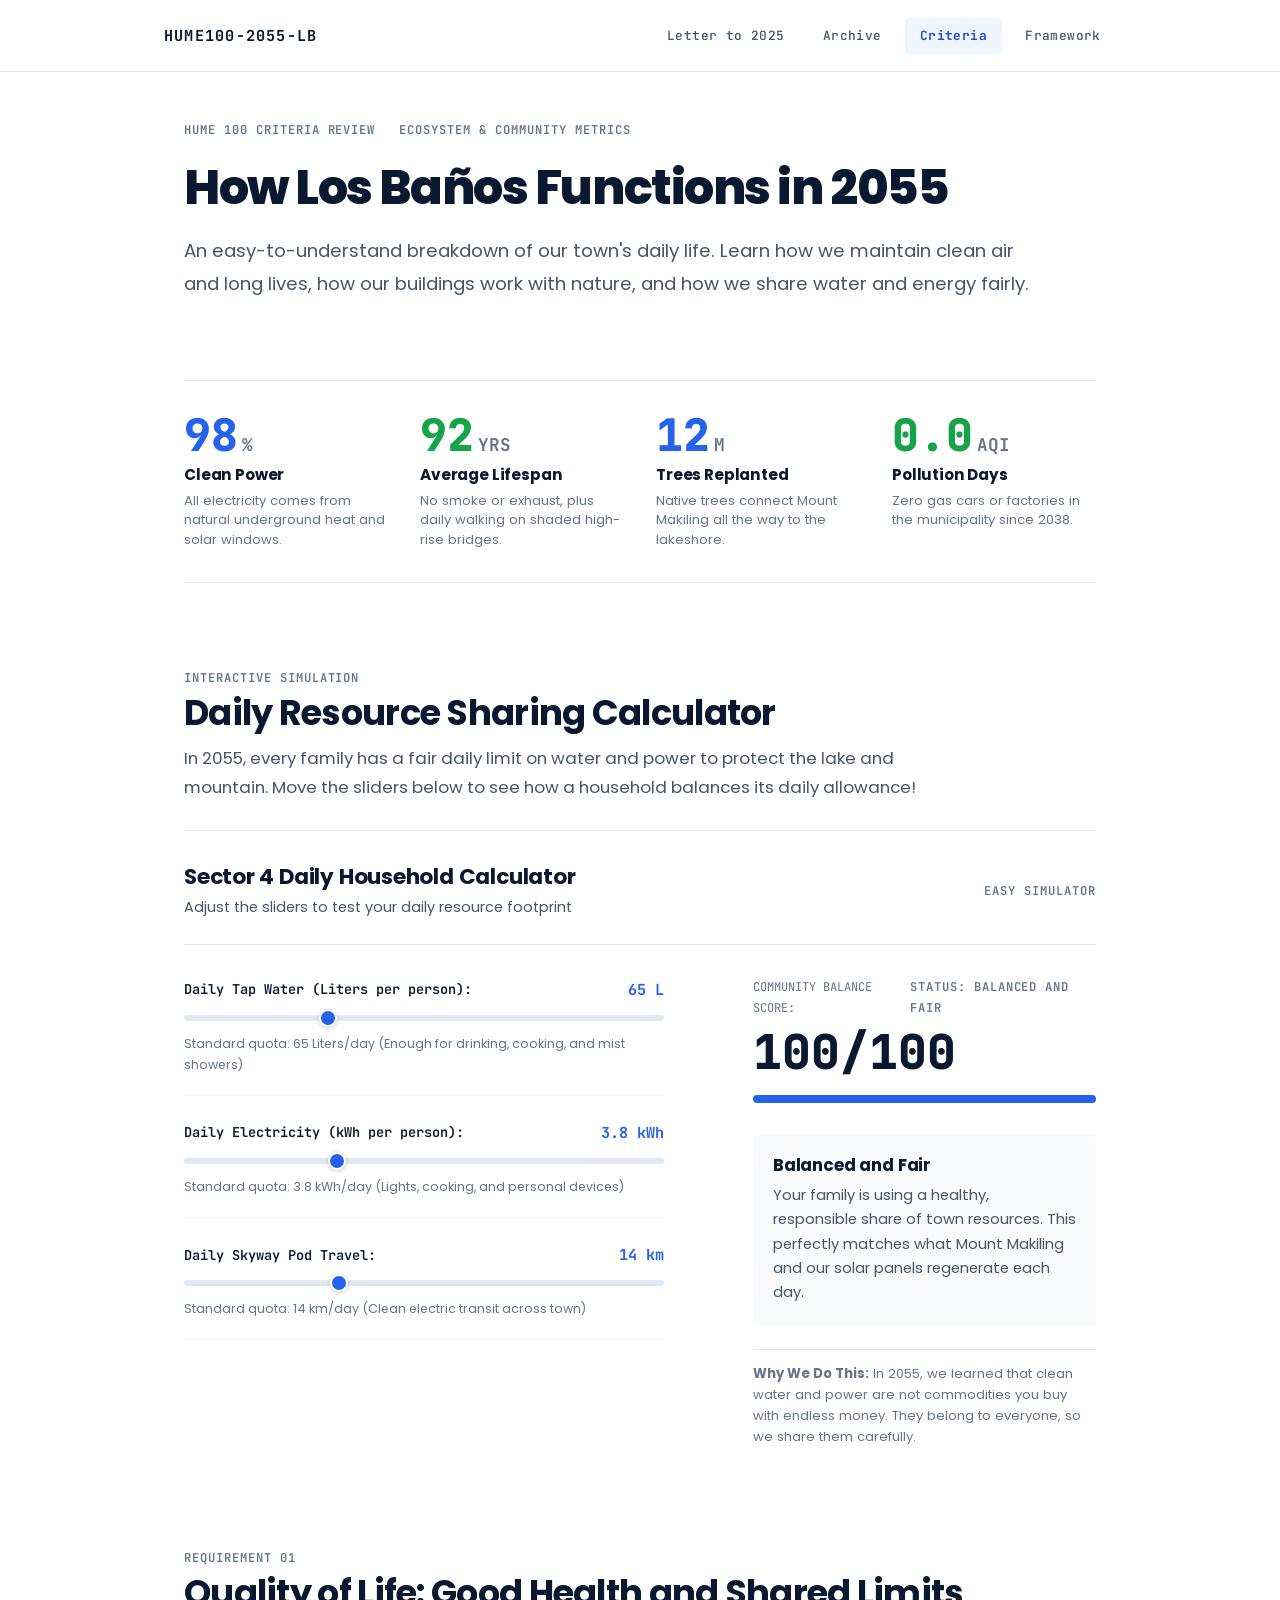
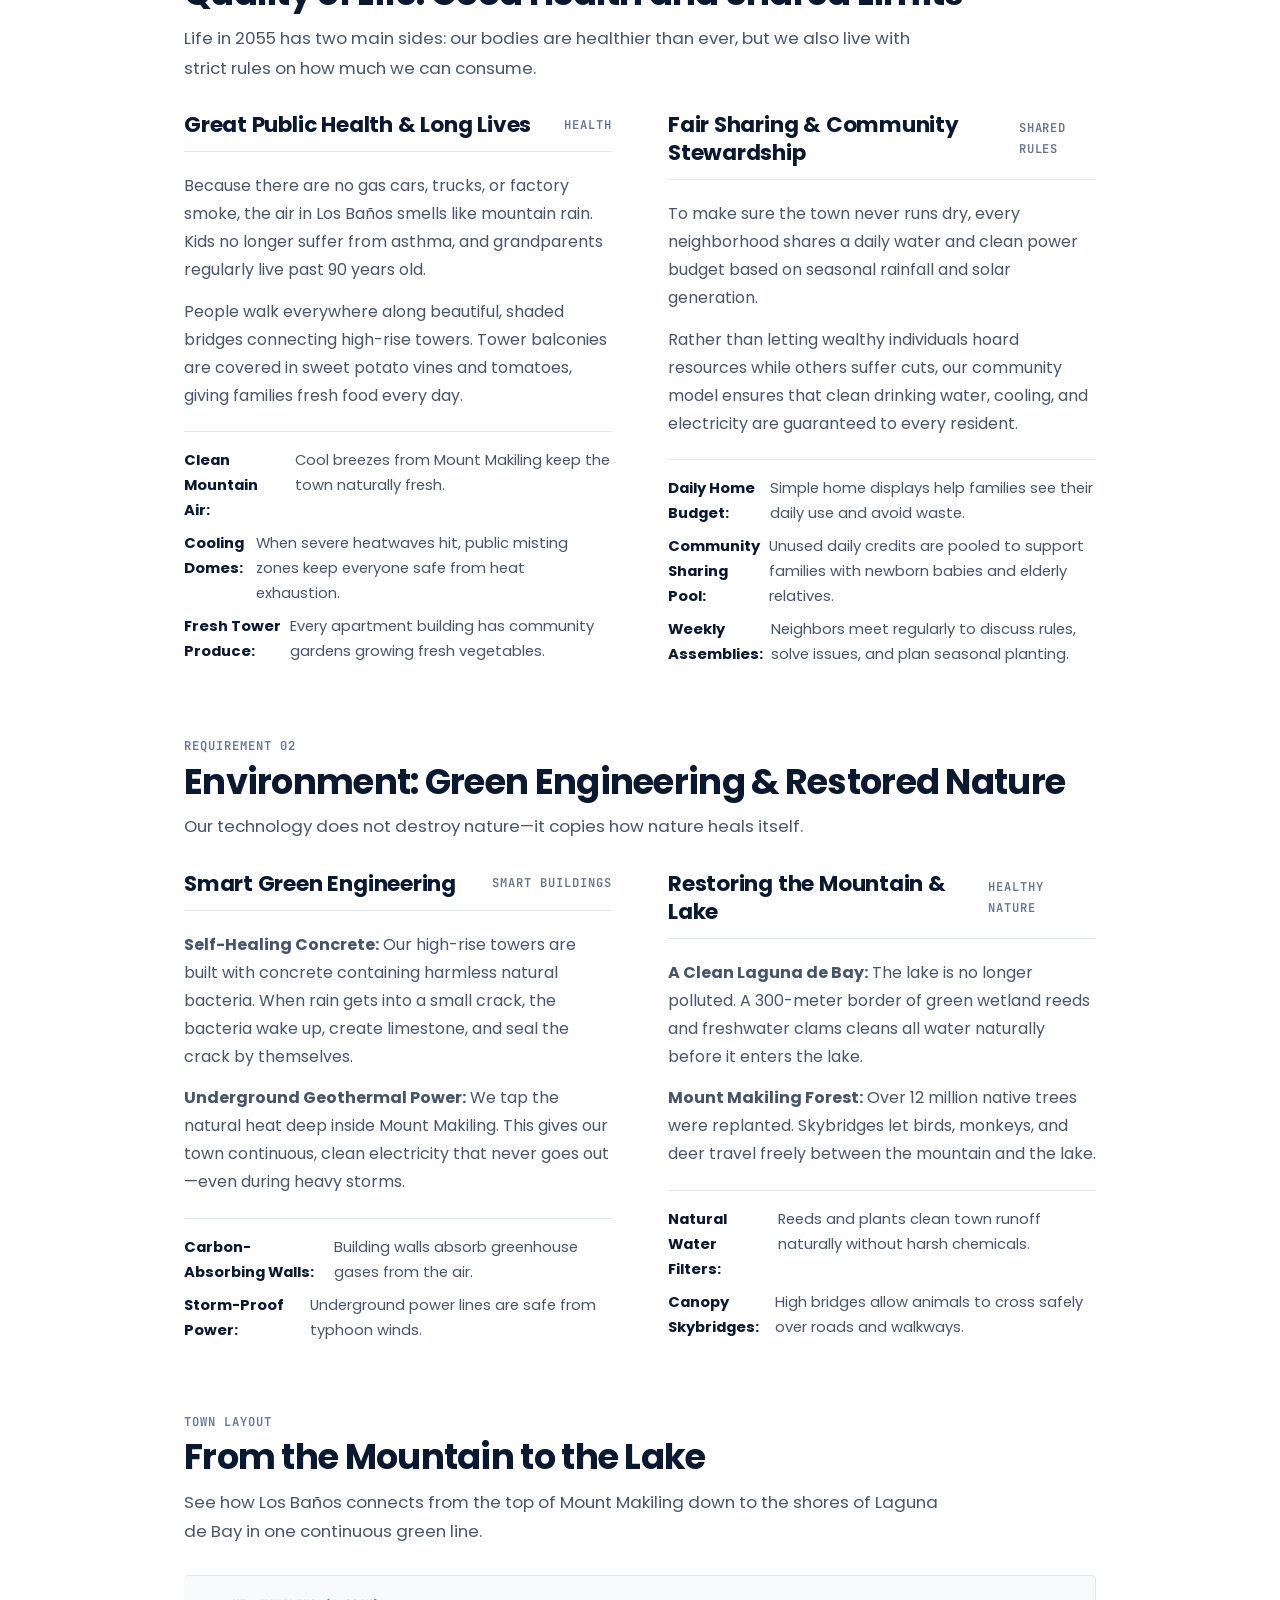
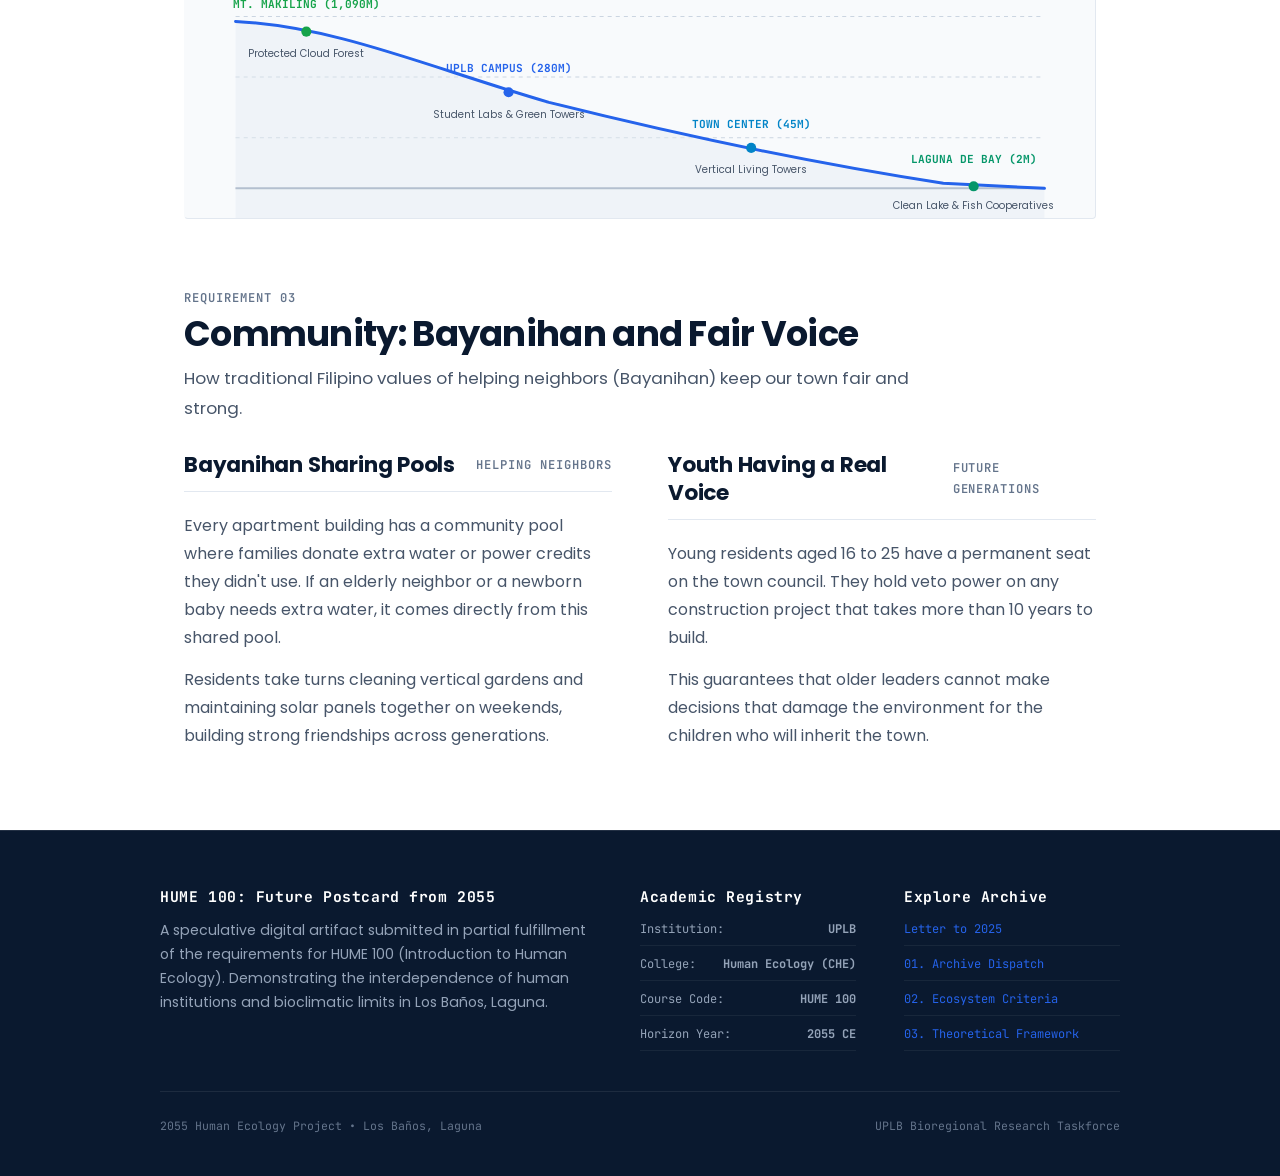
==== criteria.html @ 7311708c "feat: initial" ====
<!DOCTYPE html>
<html lang="en">
<head>
    <meta charset="UTF-8">
    <meta name="viewport" content="width=device-width, initial-scale=1.0">
    <title>Ecosystem Criteria Specifications | Postcard from 2055 — HUME 100</title>
    <meta name="description" content="Specifications of Los Baños 2055 — explaining quality of life, green technology, natural restoration, and daily resource sharing in clear terms.">
    <link rel="preconnect" href="https://fonts.googleapis.com">
    <link rel="preconnect" href="https://fonts.gstatic.com" crossorigin>
    <link href="https://fonts.googleapis.com/css2?family=Poppins:wght@300;400;500;600;700;800&family=JetBrains+Mono:wght@400;600;700&display=swap" rel="stylesheet">
    <link rel="stylesheet" href="css/main.css">
</head>
<body>
    <!-- Universal Header -->
    <header class="main-header">
        <div class="header-container">
            <a href="letter.html" class="header-brand">HUME100-2055-LB</a>

            <nav class="main-nav">
                <a href="letter.html" class="nav-link">Letter to 2025</a>
                <a href="index.html" class="nav-link">Archive</a>
                <a href="criteria.html" class="nav-link active">Criteria</a>
                <a href="framework.html" class="nav-link">Framework</a>
            </nav>
        </div>
    </header>

    <main class="main-content">
        <!-- Page Header -->
        <section class="criteria-header">
            <div class="hero-meta-row">
                <span class="badge">HUME 100 Criteria Review</span>
                <span class="badge">Ecosystem & Community Metrics</span>
            </div>

            <h1 class="criteria-title">
                How Los Baños Functions in 2055
            </h1>

            <p class="criteria-lead">
                An easy-to-understand breakdown of our town's daily life. Learn how we maintain clean air and long lives, how our buildings work with nature, and how we share water and energy fairly.
            </p>
        </section>

        <!-- 4 Key Numbers Banner -->
        <section class="stats-banner-card">
            <div class="stat-item">
                <div class="stat-val-row">
                    <span class="stat-number" data-count="98">98</span>
                    <span class="stat-unit">%</span>
                </div>
                <h4 class="stat-title">Clean Power</h4>
                <p class="stat-subtext">All electricity comes from natural underground heat and solar windows.</p>
            </div>

            <div class="stat-item">
                <div class="stat-val-row">
                    <span class="stat-number green" data-count="92">92</span>
                    <span class="stat-unit">YRS</span>
                </div>
                <h4 class="stat-title">Average Lifespan</h4>
                <p class="stat-subtext">No smoke or exhaust, plus daily walking on shaded high-rise bridges.</p>
            </div>

            <div class="stat-item">
                <div class="stat-val-row">
                    <span class="stat-number" data-count="12">12</span>
                    <span class="stat-unit">M</span>
                </div>
                <h4 class="stat-title">Trees Replanted</h4>
                <p class="stat-subtext">Native trees connect Mount Makiling all the way to the lakeshore.</p>
            </div>

            <div class="stat-item">
                <div class="stat-val-row">
                    <span class="stat-number green" data-count="0" data-display="0.0">0.0</span>
                    <span class="stat-unit">AQI</span>
                </div>
                <h4 class="stat-title">Pollution Days</h4>
                <p class="stat-subtext">Zero gas cars or factories in the municipality since 2038.</p>
            </div>
        </section>

        <!-- Interactive Household Bio-Quota Simulator -->
        <section class="simulator-section">
            <div class="section-header-block">
                <span class="section-tag">Interactive Simulation</span>
                <h2 class="section-main-title">Daily Resource Sharing Calculator</h2>
                <p class="section-description">
                    In 2055, every family has a fair daily limit on water and power to protect the lake and mountain. Move the sliders below to see how a household balances its daily allowance!
                </p>
            </div>

            <div class="simulator-card">
                <div class="simulator-header">
                    <div class="sim-title-group">
                        <h3>Sector 4 Daily Household Calculator</h3>
                        <p>Adjust the sliders to test your daily resource footprint</p>
                    </div>
                    <span class="badge">EASY SIMULATOR</span>
                </div>

                <div class="simulator-body-grid">
                    <!-- Controls -->
                    <div class="slider-group">
                        <!-- Water -->
                        <div class="slider-control-card">
                            <div class="slider-meta-row">
                                <span class="slider-label">Daily Tap Water (Liters per person):</span>
                                <span id="val-water" class="slider-value-pill">65 L</span>
                            </div>
                            <input type="range" id="slider-water" class="custom-range-input" min="30" max="150" step="5" value="65">
                            <span class="slider-sub-hint">Standard quota: 65 Liters/day (Enough for drinking, cooking, and mist showers)</span>
                        </div>

                        <!-- Power -->
                        <div class="slider-control-card">
                            <div class="slider-meta-row">
                                <span class="slider-label">Daily Electricity (kWh per person):</span>
                                <span id="val-power" class="slider-value-pill">3.8 kWh</span>
                            </div>
                            <input type="range" id="slider-power" class="custom-range-input" min="1.0" max="10.0" step="0.2" value="3.8">
                            <span class="slider-sub-hint">Standard quota: 3.8 kWh/day (Lights, cooking, and personal devices)</span>
                        </div>

                        <!-- Transit -->
                        <div class="slider-control-card">
                            <div class="slider-meta-row">
                                <span class="slider-label">Daily Skyway Pod Travel:</span>
                                <span id="val-transit" class="slider-value-pill">14 km</span>
                            </div>
                            <input type="range" id="slider-transit" class="custom-range-input" min="2" max="40" step="2" value="14">
                            <span class="slider-sub-hint">Standard quota: 14 km/day (Clean electric transit across town)</span>
                        </div>
                    </div>

                    <!-- Output Panel -->
                    <div class="simulator-results-panel">
                        <div class="score-main-block">
                            <div class="score-label-row">
                                <span>COMMUNITY BALANCE SCORE:</span>
                                <span id="quota-status-badge" class="badge">STATUS: BALANCED</span>
                            </div>
                            <div id="quota-score-display" class="score-large-number">85/100</div>
                            <div class="meter-track">
                                <div id="quota-meter-fill" class="meter-fill"></div>
                            </div>
                        </div>

                        <div class="status-callout-block">
                            <h4 id="quota-status-title">Fair and Balanced</h4>
                            <p id="quota-status-desc">
                                Your family is using exactly what nature can regenerate today. No penalties, and any extra water you save is shared with elderly neighbors in your building.
                            </p>
                        </div>

                        <div class="sim-ethical-footnote">
                            <strong>Why We Do This:</strong> In 2055, we learned that clean water and power are not commodities you buy with endless money. They belong to everyone, so we share them carefully.
                        </div>
                    </div>
                </div>
            </div>
        </section>

        <!-- Criterion 1: Quality of Life -->
        <section class="criterion-section">
            <div class="section-header-block">
                <span class="section-tag">Requirement 01</span>
                <h2 class="section-main-title">Quality of Life: Good Health and Shared Limits</h2>
                <p class="section-description">
                    Life in 2055 has two main sides: our bodies are healthier than ever, but we also live with strict rules on how much we can consume.
                </p>
            </div>

            <div class="criteria-card-grid">
                <!-- Thriving Public Health -->
                <div class="criterion-card">
                    <div class="criterion-card-header">
                        <h3>Great Public Health & Long Lives</h3>
                        <span class="badge">HEALTH</span>
                    </div>
                    <div class="criterion-content-body">
                        <p>
                            Because there are no gas cars, trucks, or factory smoke, the air in Los Baños smells like mountain rain. Kids no longer suffer from asthma, and grandparents regularly live past 90 years old.
                        </p>
                        <p>
                            People walk everywhere along beautiful, shaded bridges connecting high-rise towers. Tower balconies are covered in sweet potato vines and tomatoes, giving families fresh food every day.
                        </p>
                        <ul class="criterion-feature-list">
                            <li><strong>Clean Mountain Air:</strong> Cool breezes from Mount Makiling keep the town naturally fresh.</li>
                            <li><strong>Cooling Domes:</strong> When severe heatwaves hit, public misting zones keep everyone safe from heat exhaustion.</li>
                            <li><strong>Fresh Tower Produce:</strong> Every apartment building has community gardens growing fresh vegetables.</li>
                        </ul>
                    </div>
                </div>

                <!-- Community Resource Stewardship -->
                <div class="criterion-card green">
                    <div class="criterion-card-header">
                        <h3>Fair Sharing & Community Stewardship</h3>
                        <span class="badge">SHARED RULES</span>
                    </div>
                    <div class="criterion-content-body">
                        <p>
                            To make sure the town never runs dry, every neighborhood shares a daily water and clean power budget based on seasonal rainfall and solar generation.
                        </p>
                        <p>
                            Rather than letting wealthy individuals hoard resources while others suffer cuts, our community model ensures that clean drinking water, cooling, and electricity are guaranteed to every resident.
                        </p>
                        <ul class="criterion-feature-list">
                            <li><strong>Daily Home Budget:</strong> Simple home displays help families see their daily use and avoid waste.</li>
                            <li><strong>Community Sharing Pool:</strong> Unused daily credits are pooled to support families with newborn babies and elderly relatives.</li>
                            <li><strong>Weekly Assemblies:</strong> Neighbors meet regularly to discuss rules, solve issues, and plan seasonal planting.</li>
                        </ul>
                    </div>
                </div>
            </div>
        </section>

        <!-- Criterion 2: Natural vs Engineered -->
        <section class="criterion-section">
            <div class="section-header-block">
                <span class="section-tag">Requirement 02</span>
                <h2 class="section-main-title">Environment: Green Engineering & Restored Nature</h2>
                <p class="section-description">
                    Our technology does not destroy nature—it copies how nature heals itself.
                </p>
            </div>

            <div class="criteria-card-grid">
                <!-- Engineered Infrastructure -->
                <div class="criterion-card">
                    <div class="criterion-card-header">
                        <h3>Smart Green Engineering</h3>
                        <span class="badge">SMART BUILDINGS</span>
                    </div>
                    <div class="criterion-content-body">
                        <p>
                            <strong>Self-Healing Concrete:</strong> Our high-rise towers are built with concrete containing harmless natural bacteria. When rain gets into a small crack, the bacteria wake up, create limestone, and seal the crack by themselves.
                        </p>
                        <p>
                            <strong>Underground Geothermal Power:</strong> We tap the natural heat deep inside Mount Makiling. This gives our town continuous, clean electricity that never goes out—even during heavy storms.
                        </p>
                        <ul class="criterion-feature-list">
                            <li><strong>Carbon-Absorbing Walls:</strong> Building walls absorb greenhouse gases from the air.</li>
                            <li><strong>Storm-Proof Power:</strong> Underground power lines are safe from typhoon winds.</li>
                        </ul>
                    </div>
                </div>

                <!-- Natural Ecosystem Restoration -->
                <div class="criterion-card green">
                    <div class="criterion-card-header">
                        <h3>Restoring the Mountain & Lake</h3>
                        <span class="badge">HEALTHY NATURE</span>
                    </div>
                    <div class="criterion-content-body">
                        <p>
                            <strong>A Clean Laguna de Bay:</strong> The lake is no longer polluted. A 300-meter border of green wetland reeds and freshwater clams cleans all water naturally before it enters the lake.
                        </p>
                        <p>
                            <strong>Mount Makiling Forest:</strong> Over 12 million native trees were replanted. Skybridges let birds, monkeys, and deer travel freely between the mountain and the lake.
                        </p>
                        <ul class="criterion-feature-list">
                            <li><strong>Natural Water Filters:</strong> Reeds and plants clean town runoff naturally without harsh chemicals.</li>
                            <li><strong>Canopy Skybridges:</strong> High bridges allow animals to cross safely over roads and walkways.</li>
                        </ul>
                    </div>
                </div>
            </div>
        </section>

        <!-- Simple Elevation Profile Diagram -->
        <section class="elevation-section">
            <div class="section-header-block">
                <span class="section-tag">Town Layout</span>
                <h2 class="section-main-title">From the Mountain to the Lake</h2>
                <p class="section-description">
                    See how Los Baños connects from the top of Mount Makiling down to the shores of Laguna de Bay in one continuous green line.
                </p>
            </div>

            <div class="elevation-profile-card">
                <svg class="elevation-diagram-svg" viewBox="0 0 900 240" fill="none" xmlns="http://www.w3.org/2000/svg">
                    <line x1="50" y1="40" x2="850" y2="40" stroke="#cbd5e1" stroke-dasharray="4 4"/>
                    <line x1="50" y1="100" x2="850" y2="100" stroke="#cbd5e1" stroke-dasharray="4 4"/>
                    <line x1="50" y1="160" x2="850" y2="160" stroke="#cbd5e1" stroke-dasharray="4 4"/>
                    <line x1="50" y1="210" x2="850" y2="210" stroke="#94a3b8" stroke-width="2"/>

                    <path d="M50 45 C150 50, 240 90, 360 125 C480 155, 620 185, 750 205 L850 210 L850 240 L50 240 Z" fill="#e2e8f0" opacity="0.4"/>
                    <path d="M50 45 C150 50, 240 90, 360 125 C480 155, 620 185, 750 205 L850 210" stroke="#2563eb" stroke-width="3" stroke-linecap="round"/>

                    <circle cx="120" cy="55" r="5" fill="#16a34a"/>
                    <text x="120" y="32" fill="#16a34a" font-family="JetBrains Mono" font-size="11" font-weight="700" text-anchor="middle">MT. MAKILING (1,090M)</text>
                    <text x="120" y="80" fill="#475569" font-family="Poppins" font-size="10" text-anchor="middle">Protected Cloud Forest</text>

                    <circle cx="320" cy="115" r="5" fill="#2563eb"/>
                    <text x="320" y="95" fill="#2563eb" font-family="JetBrains Mono" font-size="11" font-weight="700" text-anchor="middle">UPLB CAMPUS (280M)</text>
                    <text x="320" y="140" fill="#475569" font-family="Poppins" font-size="10" text-anchor="middle">Student Labs & Green Towers</text>

                    <circle cx="560" cy="170" r="5" fill="#0284c7"/>
                    <text x="560" y="150" fill="#0284c7" font-family="JetBrains Mono" font-size="11" font-weight="700" text-anchor="middle">TOWN CENTER (45M)</text>
                    <text x="560" y="195" fill="#475569" font-family="Poppins" font-size="10" text-anchor="middle">Vertical Living Towers</text>

                    <circle cx="780" cy="208" r="5" fill="#059669"/>
                    <text x="780" y="185" fill="#059669" font-family="JetBrains Mono" font-size="11" font-weight="700" text-anchor="middle">LAGUNA DE BAY (2M)</text>
                    <text x="780" y="230" fill="#475569" font-family="Poppins" font-size="10" text-anchor="middle">Clean Lake & Fish Cooperatives</text>
                </svg>
            </div>
        </section>

        <!-- Criterion 3: Community & Bayanihan -->
        <section class="criterion-section">
            <div class="section-header-block">
                <span class="section-tag">Requirement 03</span>
                <h2 class="section-main-title">Community: Bayanihan and Fair Voice</h2>
                <p class="section-description">
                    How traditional Filipino values of helping neighbors (Bayanihan) keep our town fair and strong.
                </p>
            </div>

            <div class="criteria-card-grid">
                <div class="criterion-card">
                    <div class="criterion-card-header">
                        <h3>Bayanihan Sharing Pools</h3>
                        <span class="badge">HELPING NEIGHBORS</span>
                    </div>
                    <div class="criterion-content-body">
                        <p>
                            Every apartment building has a community pool where families donate extra water or power credits they didn't use. If an elderly neighbor or a newborn baby needs extra water, it comes directly from this shared pool.
                        </p>
                        <p>
                            Residents take turns cleaning vertical gardens and maintaining solar panels together on weekends, building strong friendships across generations.
                        </p>
                    </div>
                </div>

                <div class="criterion-card green">
                    <div class="criterion-card-header">
                        <h3>Youth Having a Real Voice</h3>
                        <span class="badge">FUTURE GENERATIONS</span>
                    </div>
                    <div class="criterion-content-body">
                        <p>
                            Young residents aged 16 to 25 have a permanent seat on the town council. They hold veto power on any construction project that takes more than 10 years to build.
                        </p>
                        <p>
                            This guarantees that older leaders cannot make decisions that damage the environment for the children who will inherit the town.
                        </p>
                    </div>
                </div>
            </div>
        </section>
    </main>

    <!-- Academic Footer -->
    <footer class="main-footer">
        <div class="footer-container">
            <div class="footer-col">
                <h4>HUME 100: Future Postcard from 2055</h4>
                <p>
                    A speculative digital artifact submitted in partial fulfillment of the requirements for HUME 100 (Introduction to Human Ecology). Demonstrating the interdependence of human institutions and bioclimatic limits in Los Baños, Laguna.
                </p>
            </div>
            <div class="footer-col">
                <h4>Academic Registry</h4>
                <ul class="footer-meta-list">
                    <li><span>Institution:</span> <strong>UPLB</strong></li>
                    <li><span>College:</span> <strong>Human Ecology (CHE)</strong></li>
                    <li><span>Course Code:</span> <strong>HUME 100</strong></li>
                    <li><span>Horizon Year:</span> <strong>2055 CE</strong></li>
                </ul>
            </div>
            <div class="footer-col">
                <h4>Explore Archive</h4>
                <ul class="footer-meta-list">
                    <li><a href="letter.html">Letter to 2025</a></li>
                    <li><a href="index.html">01. Archive Dispatch</a></li>
                    <li><a href="criteria.html">02. Ecosystem Criteria</a></li>
                    <li><a href="framework.html">03. Theoretical Framework</a></li>
                </ul>
            </div>
        </div>

        <div class="footer-bottom-bar">
            <span>2055 Human Ecology Project • Los Baños, Laguna</span>
            <span>UPLB Bioregional Research Taskforce</span>
        </div>
    </footer>

    <!-- Standalone Non-Module JS Script (Works on file:/// URLs) -->
    <script src="js/app.js"></script>
</body>
</html>
---- css/main.css ----
@import "variables.css";
@import "base.css";
@import "animations.css";
@import "layout.css";
@import "postcard.css";
@import "criteria.css";
@import "thesis.css";
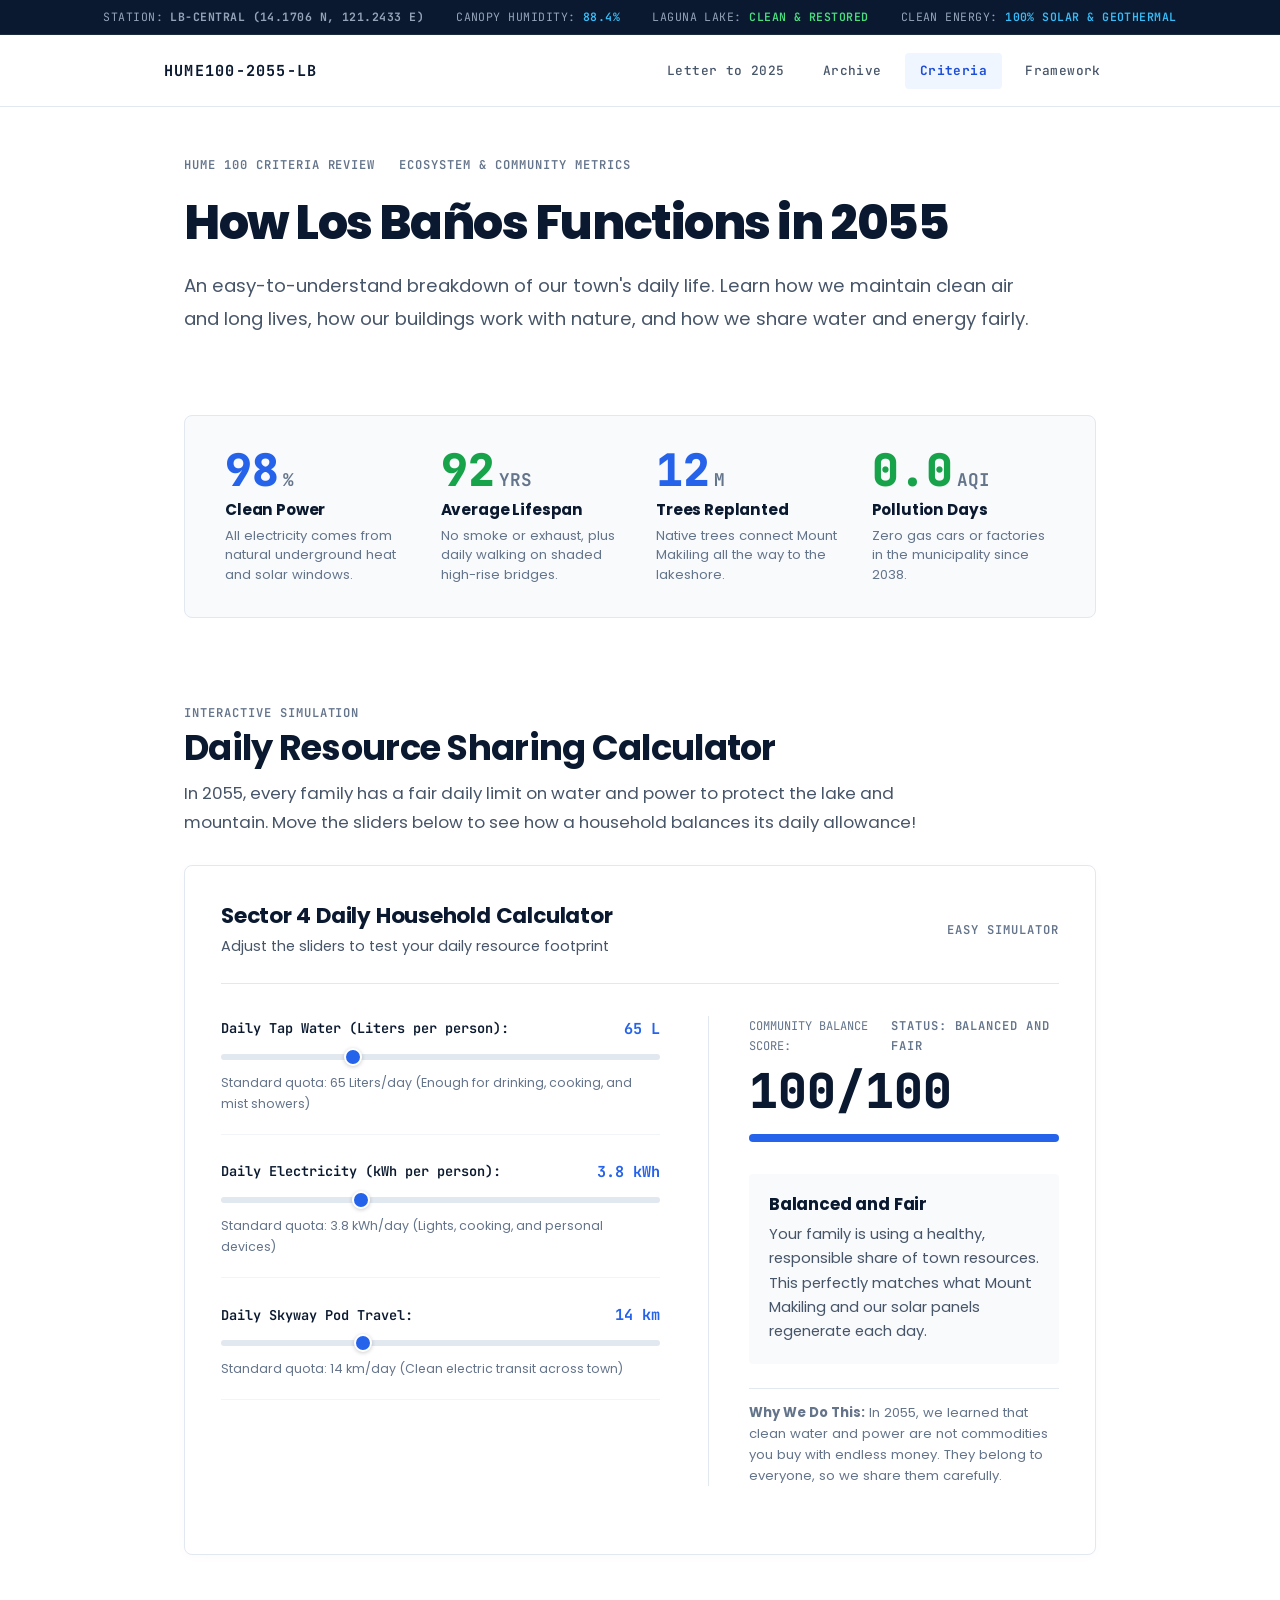
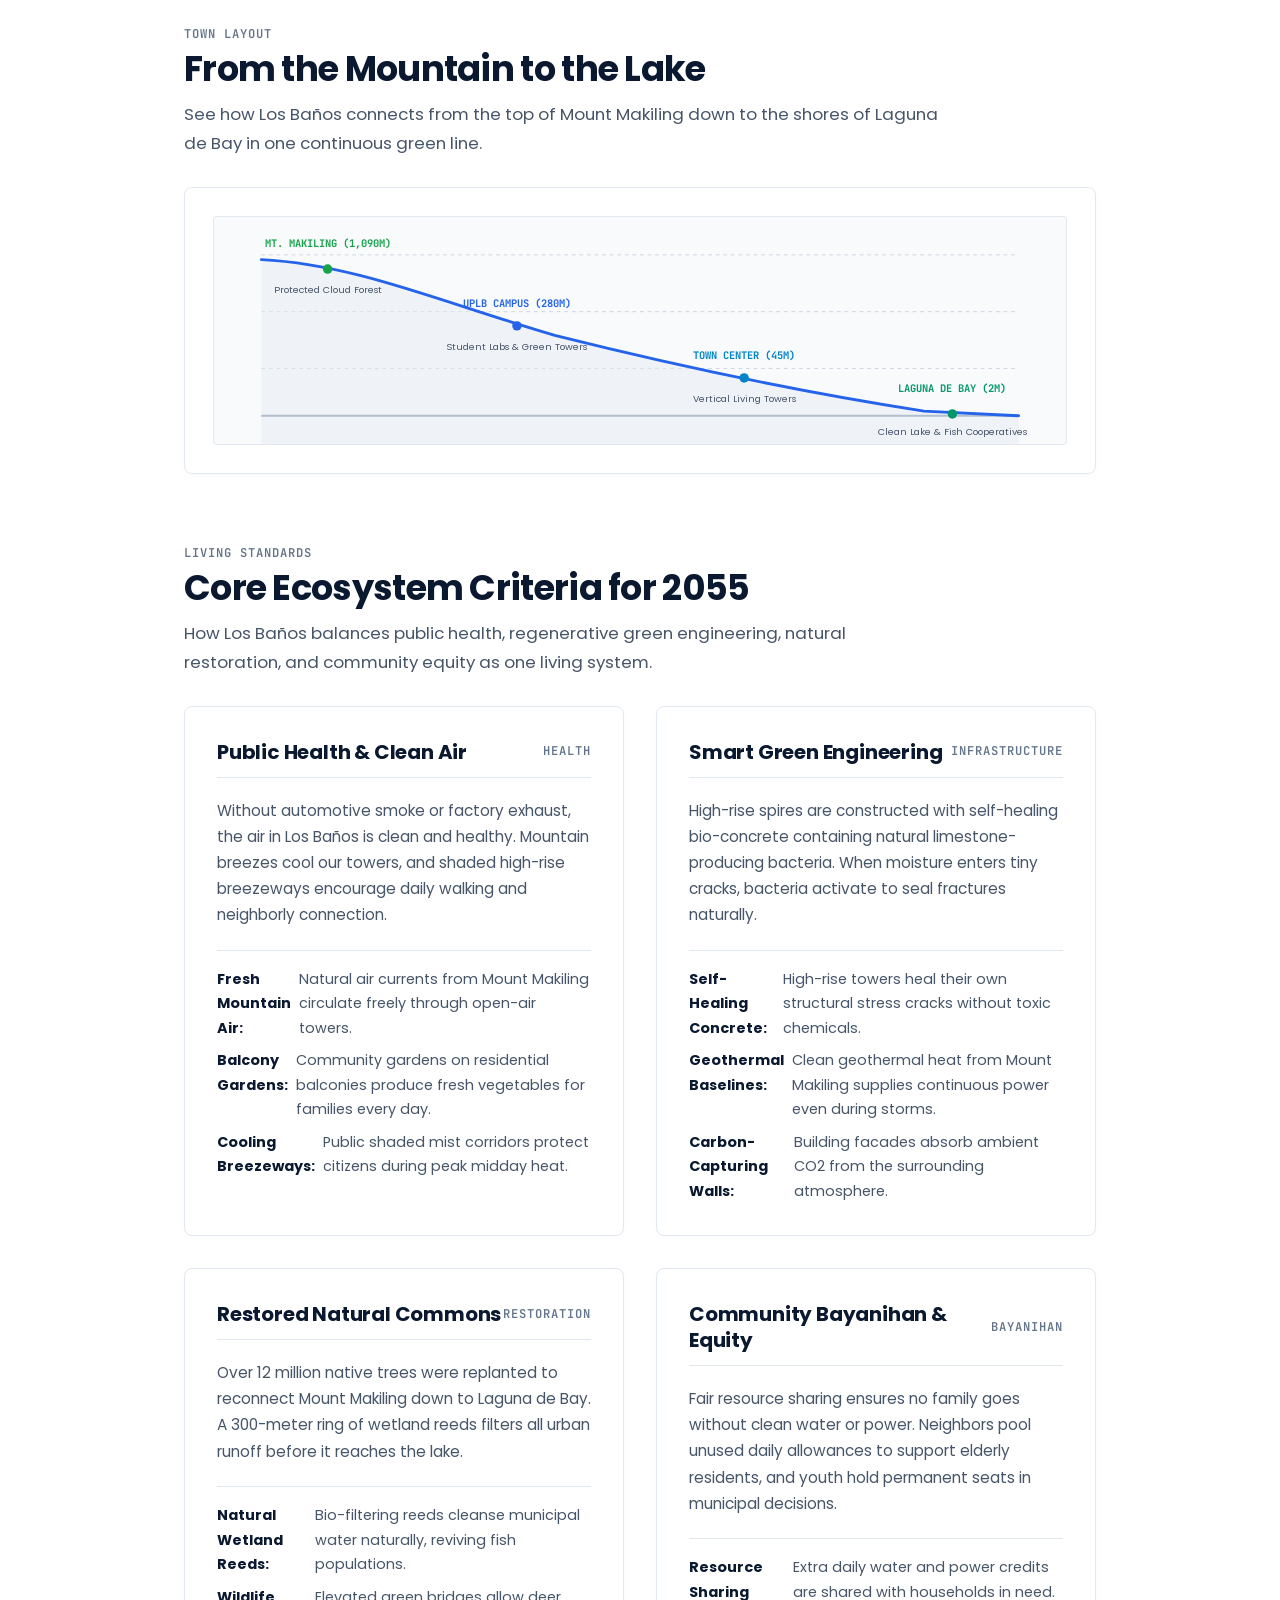
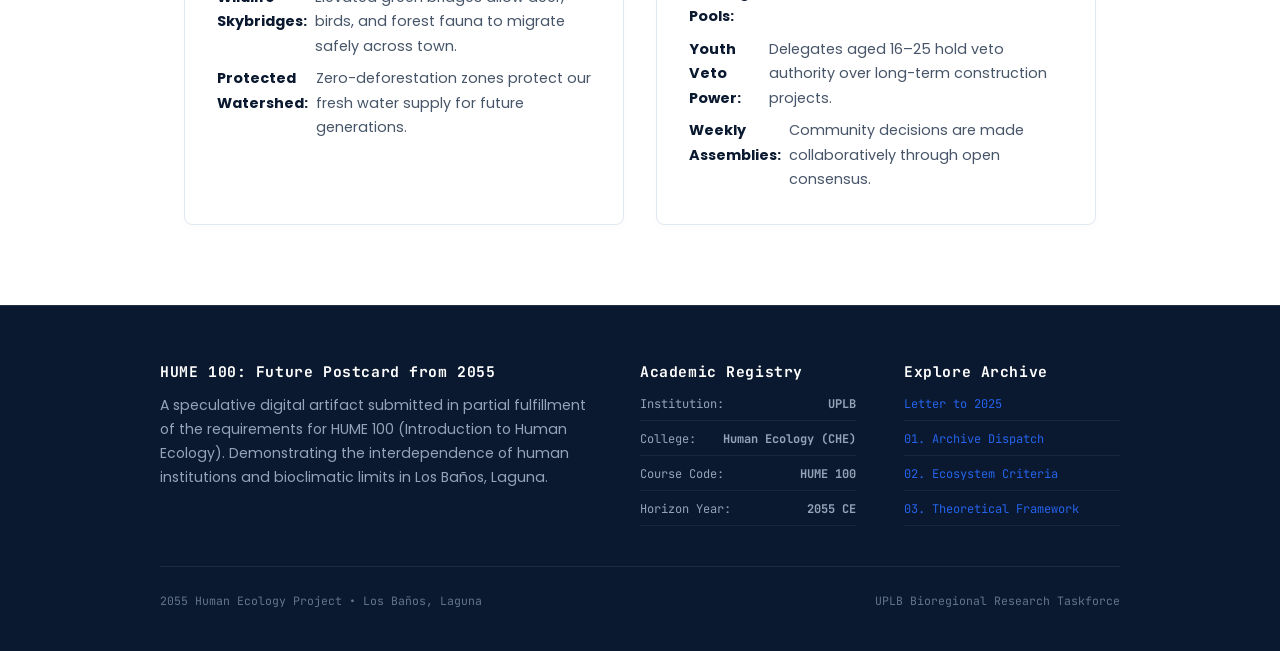
==== commit 1554293e: "feat: design changes" ====
--- a/criteria.html
+++ b/criteria.html
@@ -11,6 +11,22 @@
     <link rel="stylesheet" href="css/main.css">
 </head>
 <body>
+    <!-- Real-Time Telemetry Bar -->
+    <div class="telemetry-ticker">
+        <div class="ticker-item">
+            <span>STATION: <strong>LB-CENTRAL (14.1706 N, 121.2433 E)</strong></span>
+        </div>
+        <div class="ticker-item">
+            <span>CANOPY HUMIDITY: <strong class="ticker-val">88.4%</strong></span>
+        </div>
+        <div class="ticker-item">
+            <span>LAGUNA LAKE: <strong class="ticker-val green">CLEAN & RESTORED</strong></span>
+        </div>
+        <div class="ticker-item">
+            <span>CLEAN ENERGY: <strong class="ticker-val">100% SOLAR & GEOTHERMAL</strong></span>
+        </div>
+    </div>
+
     <!-- Universal Header -->
     <header class="main-header">
         <div class="header-container">
@@ -162,114 +178,6 @@
             </div>
         </section>
 
-        <!-- Criterion 1: Quality of Life -->
-        <section class="criterion-section">
-            <div class="section-header-block">
-                <span class="section-tag">Requirement 01</span>
-                <h2 class="section-main-title">Quality of Life: Good Health and Shared Limits</h2>
-                <p class="section-description">
-                    Life in 2055 has two main sides: our bodies are healthier than ever, but we also live with strict rules on how much we can consume.
-                </p>
-            </div>
-
-            <div class="criteria-card-grid">
-                <!-- Thriving Public Health -->
-                <div class="criterion-card">
-                    <div class="criterion-card-header">
-                        <h3>Great Public Health & Long Lives</h3>
-                        <span class="badge">HEALTH</span>
-                    </div>
-                    <div class="criterion-content-body">
-                        <p>
-                            Because there are no gas cars, trucks, or factory smoke, the air in Los Baños smells like mountain rain. Kids no longer suffer from asthma, and grandparents regularly live past 90 years old.
-                        </p>
-                        <p>
-                            People walk everywhere along beautiful, shaded bridges connecting high-rise towers. Tower balconies are covered in sweet potato vines and tomatoes, giving families fresh food every day.
-                        </p>
-                        <ul class="criterion-feature-list">
-                            <li><strong>Clean Mountain Air:</strong> Cool breezes from Mount Makiling keep the town naturally fresh.</li>
-                            <li><strong>Cooling Domes:</strong> When severe heatwaves hit, public misting zones keep everyone safe from heat exhaustion.</li>
-                            <li><strong>Fresh Tower Produce:</strong> Every apartment building has community gardens growing fresh vegetables.</li>
-                        </ul>
-                    </div>
-                </div>
-
-                <!-- Community Resource Stewardship -->
-                <div class="criterion-card green">
-                    <div class="criterion-card-header">
-                        <h3>Fair Sharing & Community Stewardship</h3>
-                        <span class="badge">SHARED RULES</span>
-                    </div>
-                    <div class="criterion-content-body">
-                        <p>
-                            To make sure the town never runs dry, every neighborhood shares a daily water and clean power budget based on seasonal rainfall and solar generation.
-                        </p>
-                        <p>
-                            Rather than letting wealthy individuals hoard resources while others suffer cuts, our community model ensures that clean drinking water, cooling, and electricity are guaranteed to every resident.
-                        </p>
-                        <ul class="criterion-feature-list">
-                            <li><strong>Daily Home Budget:</strong> Simple home displays help families see their daily use and avoid waste.</li>
-                            <li><strong>Community Sharing Pool:</strong> Unused daily credits are pooled to support families with newborn babies and elderly relatives.</li>
-                            <li><strong>Weekly Assemblies:</strong> Neighbors meet regularly to discuss rules, solve issues, and plan seasonal planting.</li>
-                        </ul>
-                    </div>
-                </div>
-            </div>
-        </section>
-
-        <!-- Criterion 2: Natural vs Engineered -->
-        <section class="criterion-section">
-            <div class="section-header-block">
-                <span class="section-tag">Requirement 02</span>
-                <h2 class="section-main-title">Environment: Green Engineering & Restored Nature</h2>
-                <p class="section-description">
-                    Our technology does not destroy nature—it copies how nature heals itself.
-                </p>
-            </div>
-
-            <div class="criteria-card-grid">
-                <!-- Engineered Infrastructure -->
-                <div class="criterion-card">
-                    <div class="criterion-card-header">
-                        <h3>Smart Green Engineering</h3>
-                        <span class="badge">SMART BUILDINGS</span>
-                    </div>
-                    <div class="criterion-content-body">
-                        <p>
-                            <strong>Self-Healing Concrete:</strong> Our high-rise towers are built with concrete containing harmless natural bacteria. When rain gets into a small crack, the bacteria wake up, create limestone, and seal the crack by themselves.
-                        </p>
-                        <p>
-                            <strong>Underground Geothermal Power:</strong> We tap the natural heat deep inside Mount Makiling. This gives our town continuous, clean electricity that never goes out—even during heavy storms.
-                        </p>
-                        <ul class="criterion-feature-list">
-                            <li><strong>Carbon-Absorbing Walls:</strong> Building walls absorb greenhouse gases from the air.</li>
-                            <li><strong>Storm-Proof Power:</strong> Underground power lines are safe from typhoon winds.</li>
-                        </ul>
-                    </div>
-                </div>
-
-                <!-- Natural Ecosystem Restoration -->
-                <div class="criterion-card green">
-                    <div class="criterion-card-header">
-                        <h3>Restoring the Mountain & Lake</h3>
-                        <span class="badge">HEALTHY NATURE</span>
-                    </div>
-                    <div class="criterion-content-body">
-                        <p>
-                            <strong>A Clean Laguna de Bay:</strong> The lake is no longer polluted. A 300-meter border of green wetland reeds and freshwater clams cleans all water naturally before it enters the lake.
-                        </p>
-                        <p>
-                            <strong>Mount Makiling Forest:</strong> Over 12 million native trees were replanted. Skybridges let birds, monkeys, and deer travel freely between the mountain and the lake.
-                        </p>
-                        <ul class="criterion-feature-list">
-                            <li><strong>Natural Water Filters:</strong> Reeds and plants clean town runoff naturally without harsh chemicals.</li>
-                            <li><strong>Canopy Skybridges:</strong> High bridges allow animals to cross safely over roads and walkways.</li>
-                        </ul>
-                    </div>
-                </div>
-            </div>
-        </section>
-
         <!-- Simple Elevation Profile Diagram -->
         <section class="elevation-section">
             <div class="section-header-block">
@@ -309,44 +217,86 @@
             </div>
         </section>
 
-        <!-- Criterion 3: Community & Bayanihan -->
+        <!-- Core Living System Standards (One Unified Criteria Section) -->
         <section class="criterion-section">
             <div class="section-header-block">
-                <span class="section-tag">Requirement 03</span>
-                <h2 class="section-main-title">Community: Bayanihan and Fair Voice</h2>
+                <span class="section-tag">Living Standards</span>
+                <h2 class="section-main-title">Core Ecosystem Criteria for 2055</h2>
                 <p class="section-description">
-                    How traditional Filipino values of helping neighbors (Bayanihan) keep our town fair and strong.
+                    How Los Baños balances public health, regenerative green engineering, natural restoration, and community equity as one living system.
                 </p>
             </div>
 
             <div class="criteria-card-grid">
+                <!-- Public Health & Quality of Life -->
                 <div class="criterion-card">
                     <div class="criterion-card-header">
-                        <h3>Bayanihan Sharing Pools</h3>
-                        <span class="badge">HELPING NEIGHBORS</span>
+                        <h3>Public Health & Clean Air</h3>
+                        <span class="badge">HEALTH</span>
                     </div>
                     <div class="criterion-content-body">
                         <p>
-                            Every apartment building has a community pool where families donate extra water or power credits they didn't use. If an elderly neighbor or a newborn baby needs extra water, it comes directly from this shared pool.
+                            Without automotive smoke or factory exhaust, the air in Los Baños is clean and healthy. Mountain breezes cool our towers, and shaded high-rise breezeways encourage daily walking and neighborly connection.
                         </p>
-                        <p>
-                            Residents take turns cleaning vertical gardens and maintaining solar panels together on weekends, building strong friendships across generations.
-                        </p>
-                    </div>
-                </div>
-
-                <div class="criterion-card green">
+                        <ul class="criterion-feature-list">
+                            <li><strong>Fresh Mountain Air:</strong> Natural air currents from Mount Makiling circulate freely through open-air towers.</li>
+                            <li><strong>Balcony Gardens:</strong> Community gardens on residential balconies produce fresh vegetables for families every day.</li>
+                            <li><strong>Cooling Breezeways:</strong> Public shaded mist corridors protect citizens during peak midday heat.</li>
+                        </ul>
+                    </div>
+                </div>
+
+                <!-- Green Engineered Infrastructure -->
+                <div class="criterion-card">
                     <div class="criterion-card-header">
-                        <h3>Youth Having a Real Voice</h3>
-                        <span class="badge">FUTURE GENERATIONS</span>
+                        <h3>Smart Green Engineering</h3>
+                        <span class="badge">INFRASTRUCTURE</span>
                     </div>
                     <div class="criterion-content-body">
                         <p>
-                            Young residents aged 16 to 25 have a permanent seat on the town council. They hold veto power on any construction project that takes more than 10 years to build.
+                            High-rise spires are constructed with self-healing bio-concrete containing natural limestone-producing bacteria. When moisture enters tiny cracks, bacteria activate to seal fractures naturally.
                         </p>
+                        <ul class="criterion-feature-list">
+                            <li><strong>Self-Healing Concrete:</strong> High-rise towers heal their own structural stress cracks without toxic chemicals.</li>
+                            <li><strong>Geothermal Baselines:</strong> Clean geothermal heat from Mount Makiling supplies continuous power even during storms.</li>
+                            <li><strong>Carbon-Capturing Walls:</strong> Building facades absorb ambient CO2 from the surrounding atmosphere.</li>
+                        </ul>
+                    </div>
+                </div>
+
+                <!-- Natural Ecosystem Restoration -->
+                <div class="criterion-card">
+                    <div class="criterion-card-header">
+                        <h3>Restored Natural Commons</h3>
+                        <span class="badge">RESTORATION</span>
+                    </div>
+                    <div class="criterion-content-body">
                         <p>
-                            This guarantees that older leaders cannot make decisions that damage the environment for the children who will inherit the town.
+                            Over 12 million native trees were replanted to reconnect Mount Makiling down to Laguna de Bay. A 300-meter ring of wetland reeds filters all urban runoff before it reaches the lake.
                         </p>
+                        <ul class="criterion-feature-list">
+                            <li><strong>Natural Wetland Reeds:</strong> Bio-filtering reeds cleanse municipal water naturally, reviving fish populations.</li>
+                            <li><strong>Wildlife Skybridges:</strong> Elevated green bridges allow deer, birds, and forest fauna to migrate safely across town.</li>
+                            <li><strong>Protected Watershed:</strong> Zero-deforestation zones protect our fresh water supply for future generations.</li>
+                        </ul>
+                    </div>
+                </div>
+
+                <!-- Community Bayanihan & Equity -->
+                <div class="criterion-card">
+                    <div class="criterion-card-header">
+                        <h3>Community Bayanihan & Equity</h3>
+                        <span class="badge">BAYANIHAN</span>
+                    </div>
+                    <div class="criterion-content-body">
+                        <p>
+                            Fair resource sharing ensures no family goes without clean water or power. Neighbors pool unused daily allowances to support elderly residents, and youth hold permanent seats in municipal decisions.
+                        </p>
+                        <ul class="criterion-feature-list">
+                            <li><strong>Resource Sharing Pools:</strong> Extra daily water and power credits are shared with households in need.</li>
+                            <li><strong>Youth Veto Power:</strong> Delegates aged 16–25 hold veto authority over long-term construction projects.</li>
+                            <li><strong>Weekly Assemblies:</strong> Community decisions are made collaboratively through open consensus.</li>
+                        </ul>
                     </div>
                 </div>
             </div>
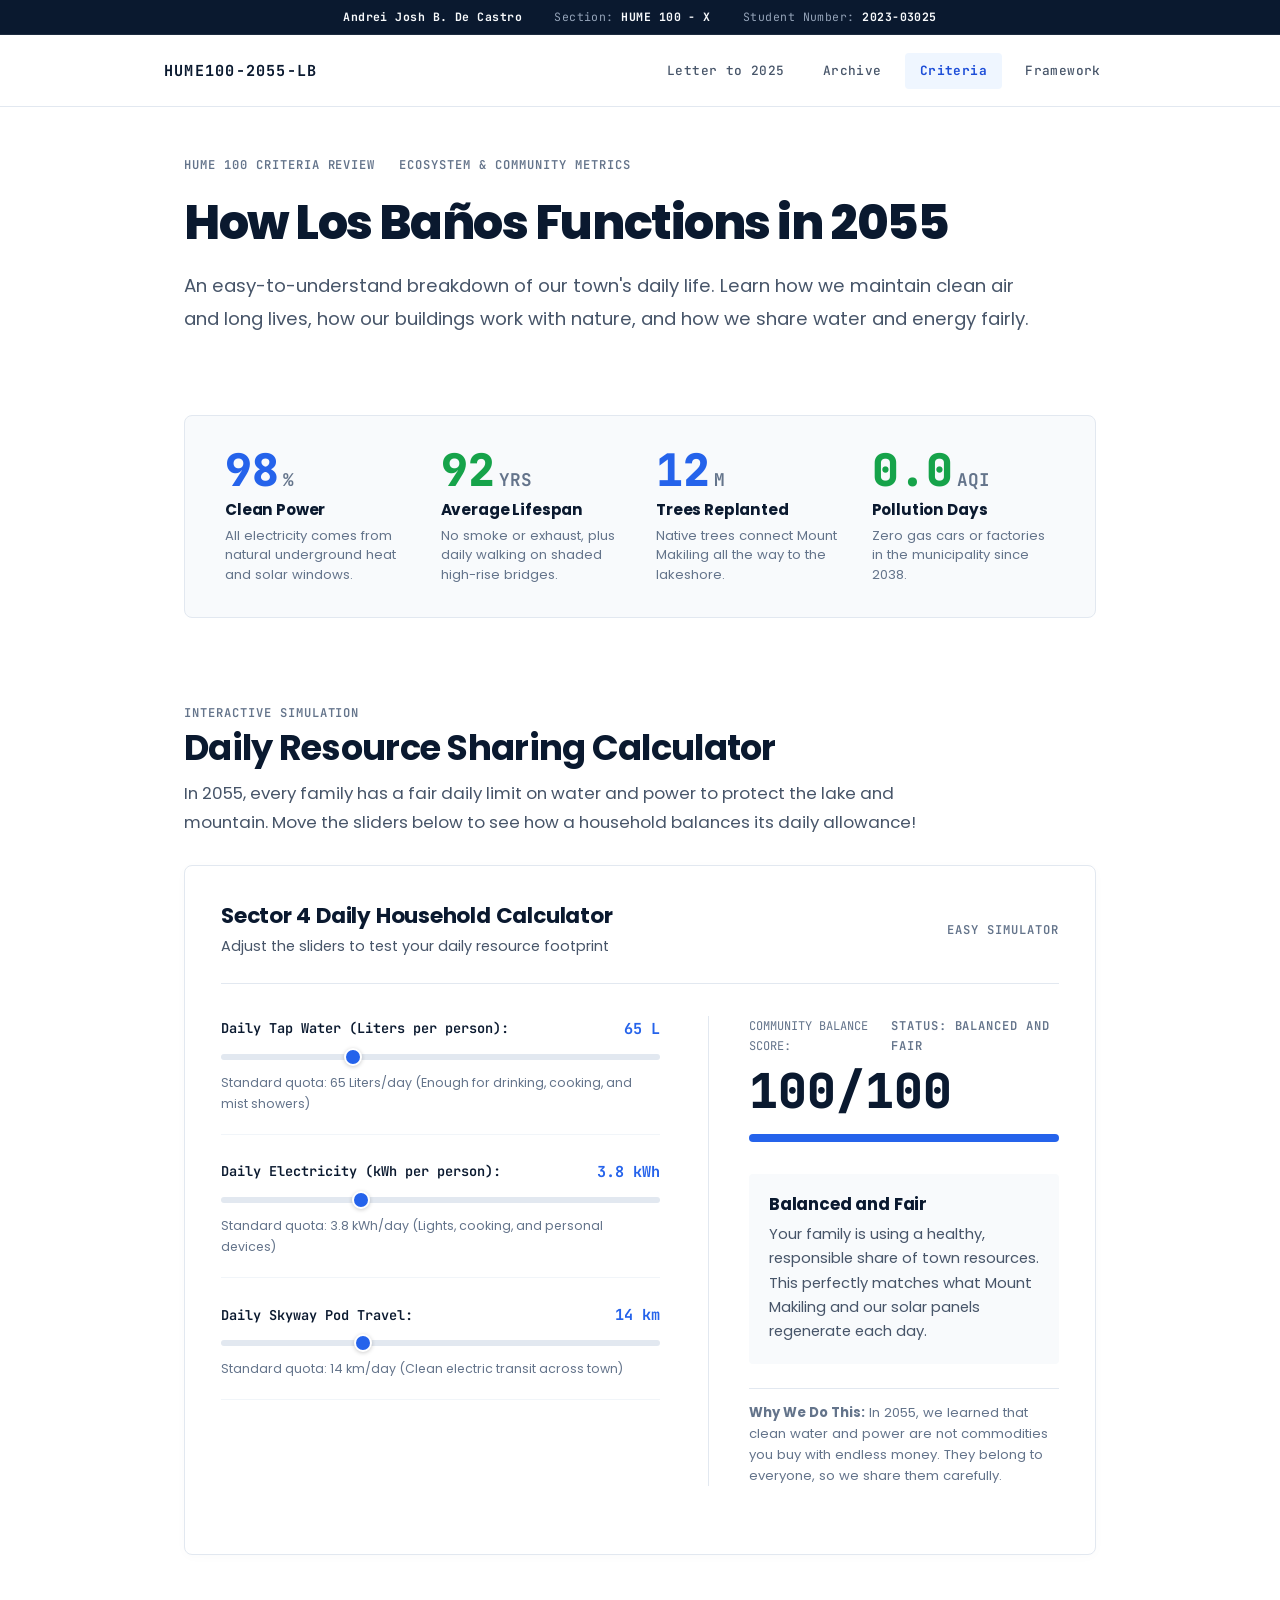
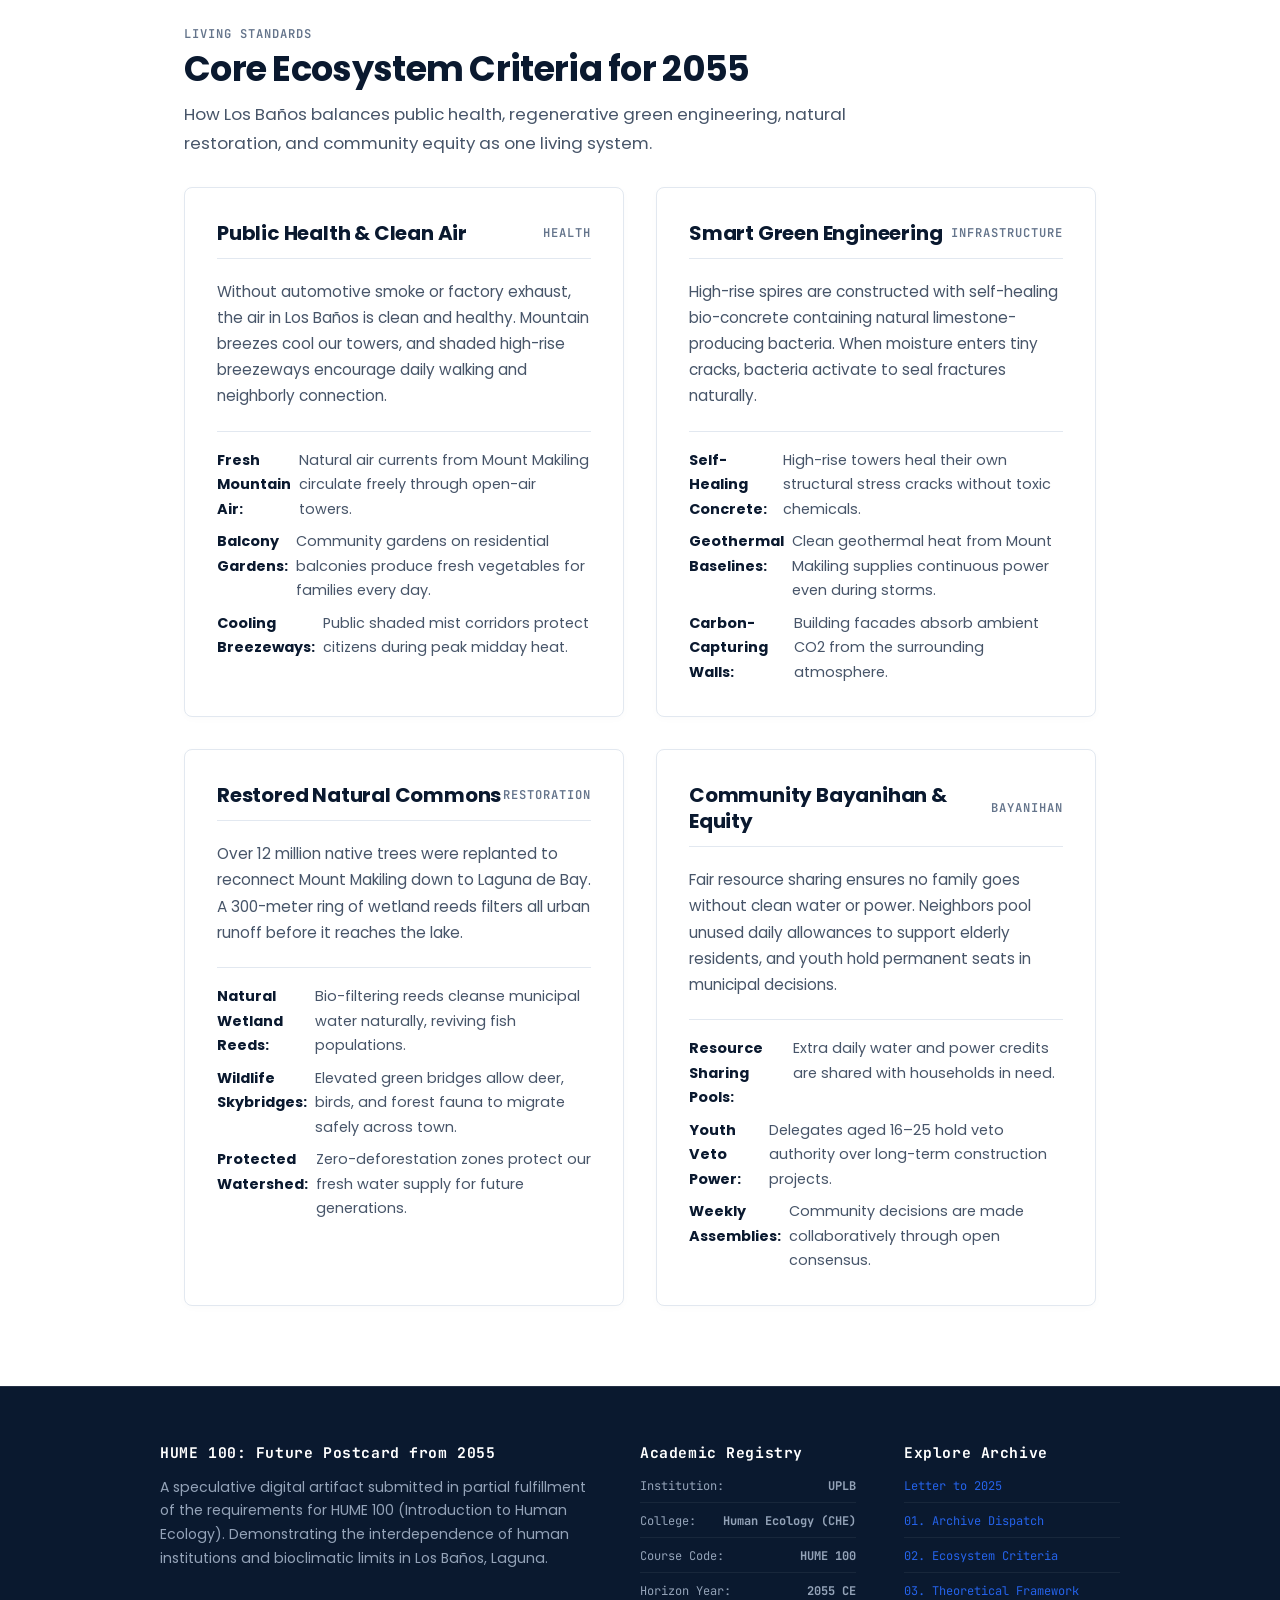
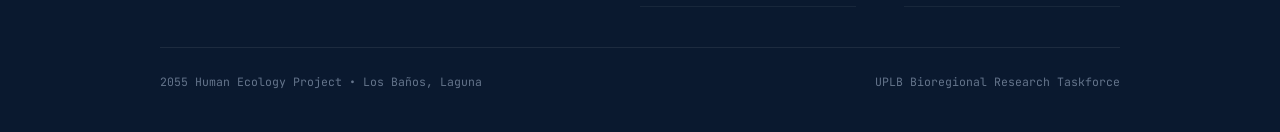
==== commit 3dbd23b6: "feat: revise" ====
--- a/criteria.html
+++ b/criteria.html
@@ -11,19 +11,16 @@
     <link rel="stylesheet" href="css/main.css">
 </head>
 <body>
-    <!-- Real-Time Telemetry Bar -->
+    <!-- Student Information Top Bar -->
     <div class="telemetry-ticker">
         <div class="ticker-item">
-            <span>STATION: <strong>LB-CENTRAL (14.1706 N, 121.2433 E)</strong></span>
+            <span><strong>Andrei Josh B. De Castro</strong></span>
         </div>
         <div class="ticker-item">
-            <span>CANOPY HUMIDITY: <strong class="ticker-val">88.4%</strong></span>
+            <span>Section: <strong>HUME 100 - X</strong></span>
         </div>
         <div class="ticker-item">
-            <span>LAGUNA LAKE: <strong class="ticker-val green">CLEAN & RESTORED</strong></span>
-        </div>
-        <div class="ticker-item">
-            <span>CLEAN ENERGY: <strong class="ticker-val">100% SOLAR & GEOTHERMAL</strong></span>
+            <span>Student Number: <strong>2023-03025</strong></span>
         </div>
     </div>
 
@@ -178,44 +175,7 @@
             </div>
         </section>
 
-        <!-- Simple Elevation Profile Diagram -->
-        <section class="elevation-section">
-            <div class="section-header-block">
-                <span class="section-tag">Town Layout</span>
-                <h2 class="section-main-title">From the Mountain to the Lake</h2>
-                <p class="section-description">
-                    See how Los Baños connects from the top of Mount Makiling down to the shores of Laguna de Bay in one continuous green line.
-                </p>
-            </div>
-
-            <div class="elevation-profile-card">
-                <svg class="elevation-diagram-svg" viewBox="0 0 900 240" fill="none" xmlns="http://www.w3.org/2000/svg">
-                    <line x1="50" y1="40" x2="850" y2="40" stroke="#cbd5e1" stroke-dasharray="4 4"/>
-                    <line x1="50" y1="100" x2="850" y2="100" stroke="#cbd5e1" stroke-dasharray="4 4"/>
-                    <line x1="50" y1="160" x2="850" y2="160" stroke="#cbd5e1" stroke-dasharray="4 4"/>
-                    <line x1="50" y1="210" x2="850" y2="210" stroke="#94a3b8" stroke-width="2"/>
-
-                    <path d="M50 45 C150 50, 240 90, 360 125 C480 155, 620 185, 750 205 L850 210 L850 240 L50 240 Z" fill="#e2e8f0" opacity="0.4"/>
-                    <path d="M50 45 C150 50, 240 90, 360 125 C480 155, 620 185, 750 205 L850 210" stroke="#2563eb" stroke-width="3" stroke-linecap="round"/>
-
-                    <circle cx="120" cy="55" r="5" fill="#16a34a"/>
-                    <text x="120" y="32" fill="#16a34a" font-family="JetBrains Mono" font-size="11" font-weight="700" text-anchor="middle">MT. MAKILING (1,090M)</text>
-                    <text x="120" y="80" fill="#475569" font-family="Poppins" font-size="10" text-anchor="middle">Protected Cloud Forest</text>
-
-                    <circle cx="320" cy="115" r="5" fill="#2563eb"/>
-                    <text x="320" y="95" fill="#2563eb" font-family="JetBrains Mono" font-size="11" font-weight="700" text-anchor="middle">UPLB CAMPUS (280M)</text>
-                    <text x="320" y="140" fill="#475569" font-family="Poppins" font-size="10" text-anchor="middle">Student Labs & Green Towers</text>
-
-                    <circle cx="560" cy="170" r="5" fill="#0284c7"/>
-                    <text x="560" y="150" fill="#0284c7" font-family="JetBrains Mono" font-size="11" font-weight="700" text-anchor="middle">TOWN CENTER (45M)</text>
-                    <text x="560" y="195" fill="#475569" font-family="Poppins" font-size="10" text-anchor="middle">Vertical Living Towers</text>
-
-                    <circle cx="780" cy="208" r="5" fill="#059669"/>
-                    <text x="780" y="185" fill="#059669" font-family="JetBrains Mono" font-size="11" font-weight="700" text-anchor="middle">LAGUNA DE BAY (2M)</text>
-                    <text x="780" y="230" fill="#475569" font-family="Poppins" font-size="10" text-anchor="middle">Clean Lake & Fish Cooperatives</text>
-                </svg>
-            </div>
-        </section>
+
 
         <!-- Core Living System Standards (One Unified Criteria Section) -->
         <section class="criterion-section">
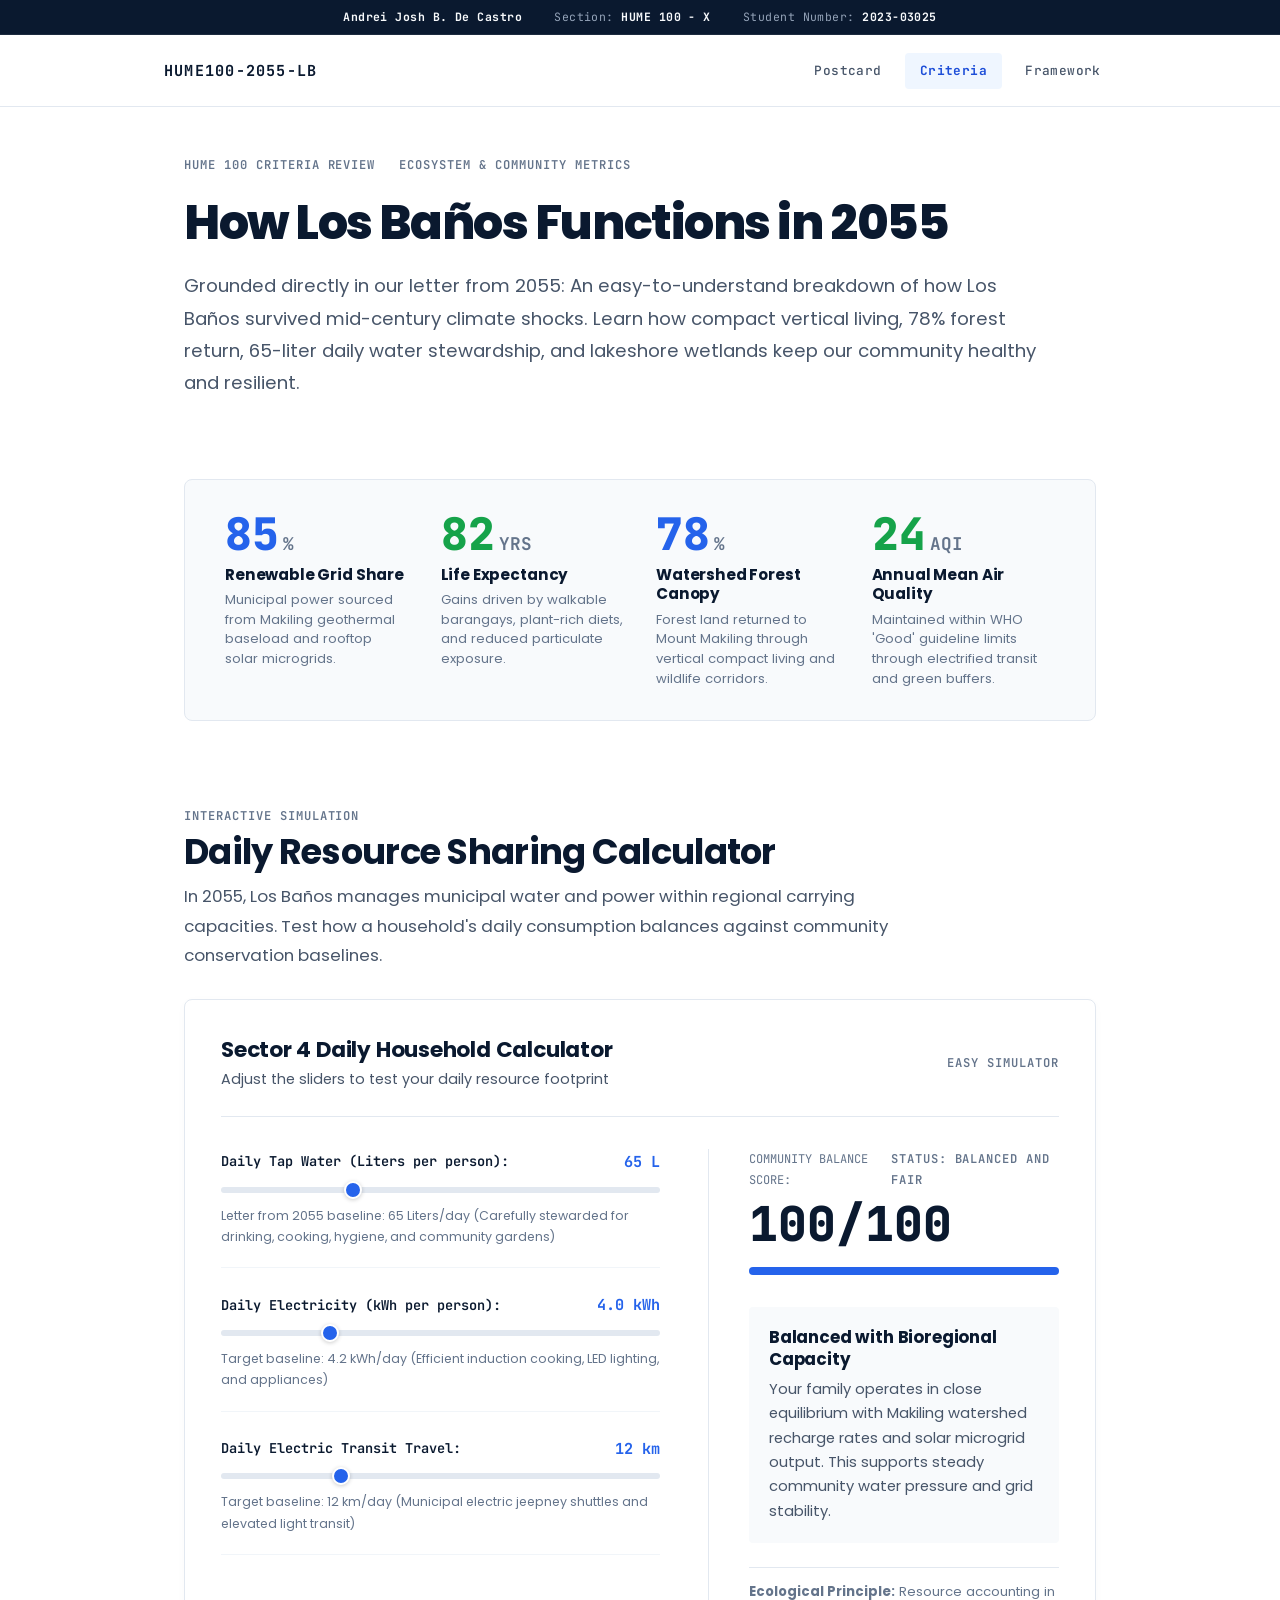
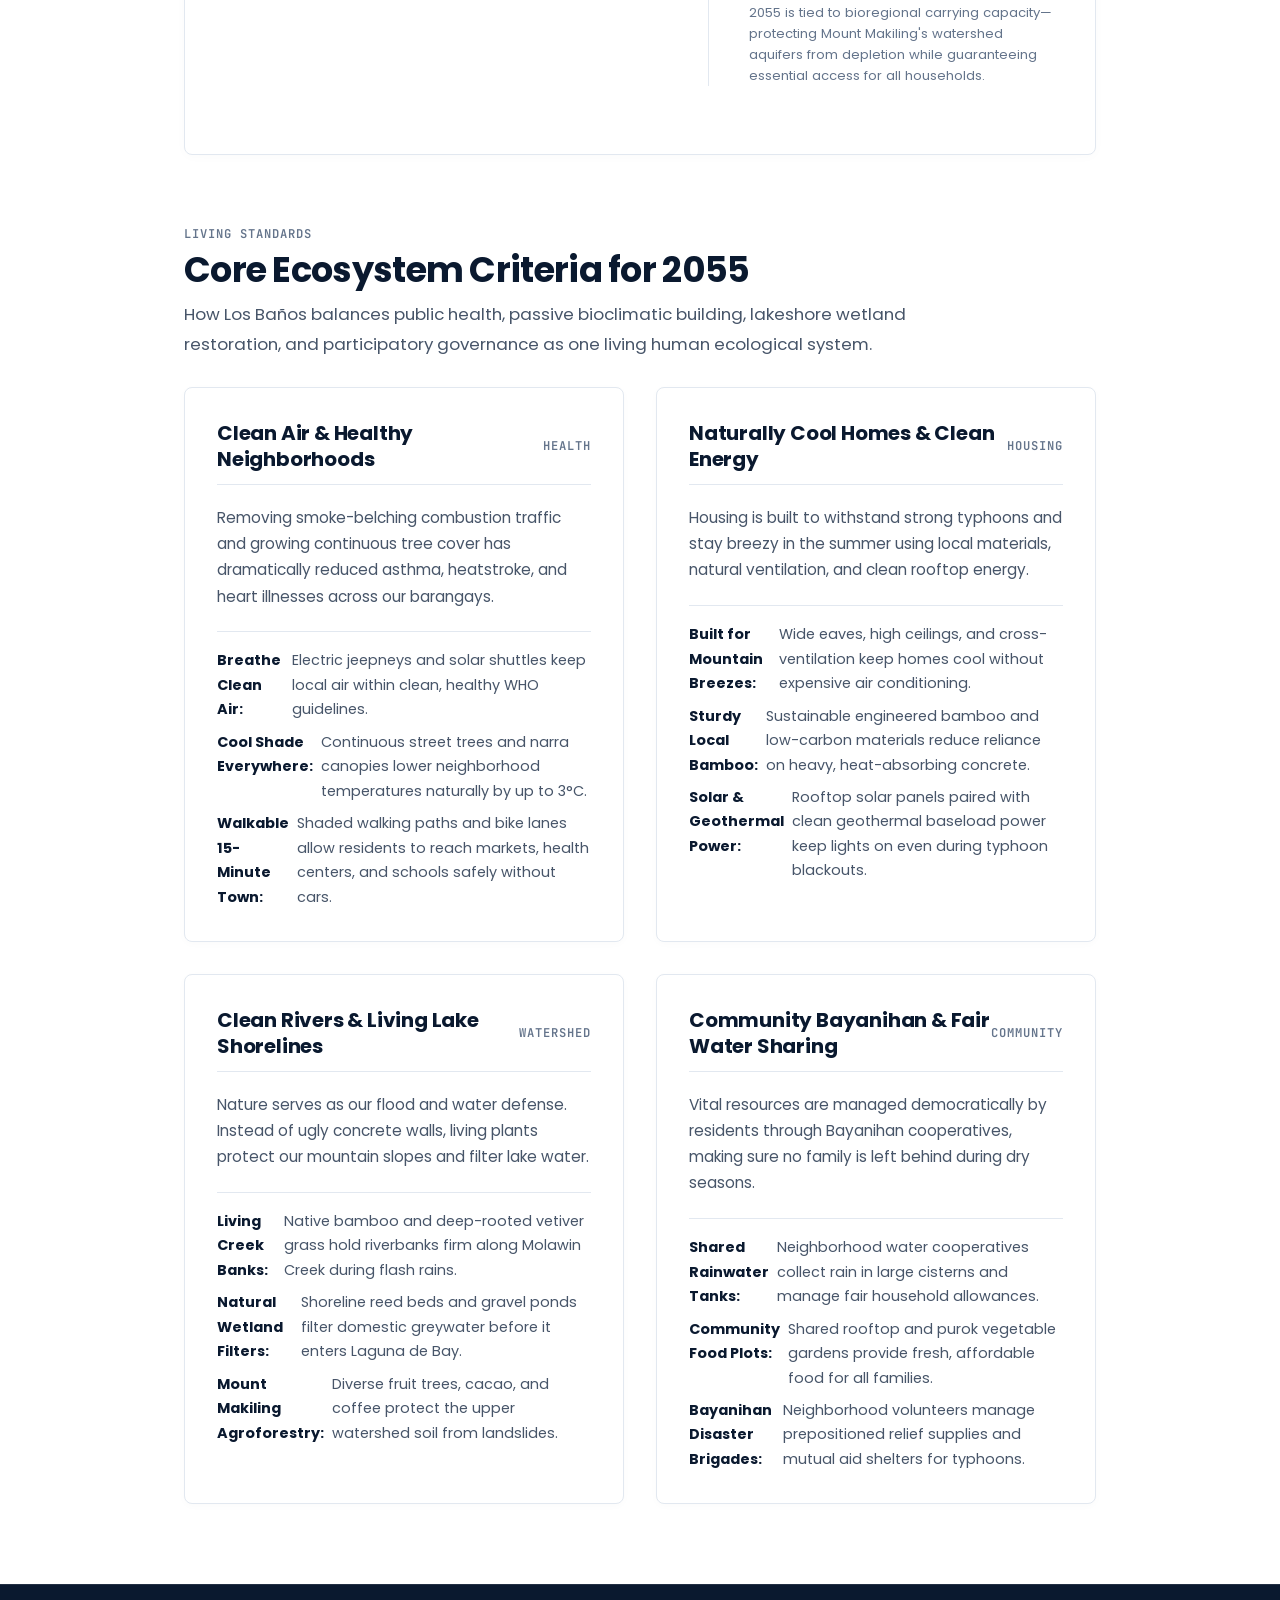
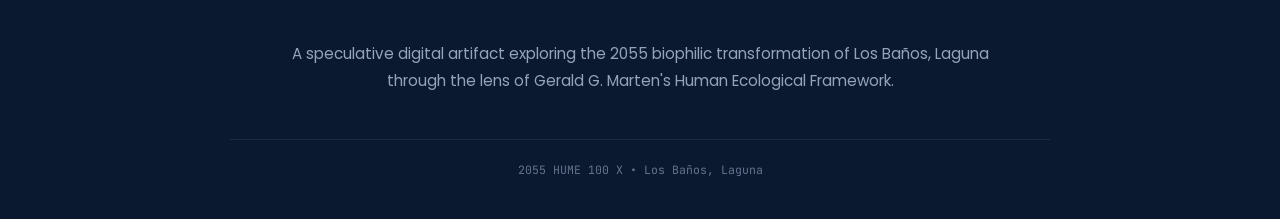
==== commit 6e84110e: "feat: revise leter" ====
--- a/criteria.html
+++ b/criteria.html
@@ -1,15 +1,20 @@
 <!DOCTYPE html>
 <html lang="en">
+
 <head>
     <meta charset="UTF-8">
     <meta name="viewport" content="width=device-width, initial-scale=1.0">
     <title>Ecosystem Criteria Specifications | Postcard from 2055 — HUME 100</title>
-    <meta name="description" content="Specifications of Los Baños 2055 — explaining quality of life, green technology, natural restoration, and daily resource sharing in clear terms.">
+    <meta name="description"
+        content="Specifications of Los Baños 2055 — explaining quality of life, green technology, natural restoration, and daily resource sharing in clear terms.">
     <link rel="preconnect" href="https://fonts.googleapis.com">
     <link rel="preconnect" href="https://fonts.gstatic.com" crossorigin>
-    <link href="https://fonts.googleapis.com/css2?family=Poppins:wght@300;400;500;600;700;800&family=JetBrains+Mono:wght@400;600;700&display=swap" rel="stylesheet">
+    <link
+        href="https://fonts.googleapis.com/css2?family=Poppins:wght@300;400;500;600;700;800&family=JetBrains+Mono:wght@400;600;700&display=swap"
+        rel="stylesheet">
     <link rel="stylesheet" href="css/main.css">
 </head>
+
 <body>
     <!-- Student Information Top Bar -->
     <div class="telemetry-ticker">
@@ -27,11 +32,10 @@
     <!-- Universal Header -->
     <header class="main-header">
         <div class="header-container">
-            <a href="letter.html" class="header-brand">HUME100-2055-LB</a>
+            <a href="index.html" class="header-brand">HUME100-2055-LB</a>
 
             <nav class="main-nav">
-                <a href="letter.html" class="nav-link">Letter to 2025</a>
-                <a href="index.html" class="nav-link">Archive</a>
+                <a href="index.html" class="nav-link">Postcard</a>
                 <a href="criteria.html" class="nav-link active">Criteria</a>
                 <a href="framework.html" class="nav-link">Framework</a>
             </nav>
@@ -51,254 +55,245 @@
             </h1>
 
             <p class="criteria-lead">
-                An easy-to-understand breakdown of our town's daily life. Learn how we maintain clean air and long lives, how our buildings work with nature, and how we share water and energy fairly.
+                Grounded directly in our letter from 2055: An easy-to-understand breakdown of how Los Baños survived mid-century climate shocks. Learn how compact vertical living, 78% forest return, 65-liter daily water stewardship, and lakeshore wetlands keep our community healthy and resilient.
             </p>
         </section>
 
-        <!-- 4 Key Numbers Banner -->
+        <!-- 4 Key Numbers Banner (Realistic Ecological Benchmarks) -->
         <section class="stats-banner-card">
-            <div class="stat-item">
-                <div class="stat-val-row">
-                    <span class="stat-number" data-count="98">98</span>
-                    <span class="stat-unit">%</span>
-                </div>
-                <h4 class="stat-title">Clean Power</h4>
-                <p class="stat-subtext">All electricity comes from natural underground heat and solar windows.</p>
-            </div>
-
-            <div class="stat-item">
-                <div class="stat-val-row">
-                    <span class="stat-number green" data-count="92">92</span>
-                    <span class="stat-unit">YRS</span>
-                </div>
-                <h4 class="stat-title">Average Lifespan</h4>
-                <p class="stat-subtext">No smoke or exhaust, plus daily walking on shaded high-rise bridges.</p>
-            </div>
-
-            <div class="stat-item">
-                <div class="stat-val-row">
-                    <span class="stat-number" data-count="12">12</span>
-                    <span class="stat-unit">M</span>
-                </div>
-                <h4 class="stat-title">Trees Replanted</h4>
-                <p class="stat-subtext">Native trees connect Mount Makiling all the way to the lakeshore.</p>
-            </div>
-
-            <div class="stat-item">
-                <div class="stat-val-row">
-                    <span class="stat-number green" data-count="0" data-display="0.0">0.0</span>
-                    <span class="stat-unit">AQI</span>
-                </div>
-                <h4 class="stat-title">Pollution Days</h4>
-                <p class="stat-subtext">Zero gas cars or factories in the municipality since 2038.</p>
-            </div>
-        </section>
-
-        <!-- Interactive Household Bio-Quota Simulator -->
-        <section class="simulator-section">
-            <div class="section-header-block">
-                <span class="section-tag">Interactive Simulation</span>
-                <h2 class="section-main-title">Daily Resource Sharing Calculator</h2>
-                <p class="section-description">
-                    In 2055, every family has a fair daily limit on water and power to protect the lake and mountain. Move the sliders below to see how a household balances its daily allowance!
-                </p>
-            </div>
-
-            <div class="simulator-card">
-                <div class="simulator-header">
-                    <div class="sim-title-group">
-                        <h3>Sector 4 Daily Household Calculator</h3>
-                        <p>Adjust the sliders to test your daily resource footprint</p>
-                    </div>
-                    <span class="badge">EASY SIMULATOR</span>
-                </div>
-
-                <div class="simulator-body-grid">
-                    <!-- Controls -->
-                    <div class="slider-group">
-                        <!-- Water -->
-                        <div class="slider-control-card">
-                            <div class="slider-meta-row">
-                                <span class="slider-label">Daily Tap Water (Liters per person):</span>
-                                <span id="val-water" class="slider-value-pill">65 L</span>
-                            </div>
-                            <input type="range" id="slider-water" class="custom-range-input" min="30" max="150" step="5" value="65">
-                            <span class="slider-sub-hint">Standard quota: 65 Liters/day (Enough for drinking, cooking, and mist showers)</span>
-                        </div>
-
-                        <!-- Power -->
-                        <div class="slider-control-card">
-                            <div class="slider-meta-row">
-                                <span class="slider-label">Daily Electricity (kWh per person):</span>
-                                <span id="val-power" class="slider-value-pill">3.8 kWh</span>
-                            </div>
-                            <input type="range" id="slider-power" class="custom-range-input" min="1.0" max="10.0" step="0.2" value="3.8">
-                            <span class="slider-sub-hint">Standard quota: 3.8 kWh/day (Lights, cooking, and personal devices)</span>
-                        </div>
-
-                        <!-- Transit -->
-                        <div class="slider-control-card">
-                            <div class="slider-meta-row">
-                                <span class="slider-label">Daily Skyway Pod Travel:</span>
-                                <span id="val-transit" class="slider-value-pill">14 km</span>
-                            </div>
-                            <input type="range" id="slider-transit" class="custom-range-input" min="2" max="40" step="2" value="14">
-                            <span class="slider-sub-hint">Standard quota: 14 km/day (Clean electric transit across town)</span>
-                        </div>
-                    </div>
-
-                    <!-- Output Panel -->
-                    <div class="simulator-results-panel">
-                        <div class="score-main-block">
-                            <div class="score-label-row">
-                                <span>COMMUNITY BALANCE SCORE:</span>
-                                <span id="quota-status-badge" class="badge">STATUS: BALANCED</span>
-                            </div>
-                            <div id="quota-score-display" class="score-large-number">85/100</div>
-                            <div class="meter-track">
-                                <div id="quota-meter-fill" class="meter-fill"></div>
-                            </div>
-                        </div>
-
-                        <div class="status-callout-block">
-                            <h4 id="quota-status-title">Fair and Balanced</h4>
-                            <p id="quota-status-desc">
-                                Your family is using exactly what nature can regenerate today. No penalties, and any extra water you save is shared with elderly neighbors in your building.
-                            </p>
-                        </div>
-
-                        <div class="sim-ethical-footnote">
-                            <strong>Why We Do This:</strong> In 2055, we learned that clean water and power are not commodities you buy with endless money. They belong to everyone, so we share them carefully.
-                        </div>
-                    </div>
-                </div>
-            </div>
-        </section>
-
-
-
-        <!-- Core Living System Standards (One Unified Criteria Section) -->
-        <section class="criterion-section">
-            <div class="section-header-block">
-                <span class="section-tag">Living Standards</span>
-                <h2 class="section-main-title">Core Ecosystem Criteria for 2055</h2>
-                <p class="section-description">
-                    How Los Baños balances public health, regenerative green engineering, natural restoration, and community equity as one living system.
-                </p>
-            </div>
-
-            <div class="criteria-card-grid">
-                <!-- Public Health & Quality of Life -->
-                <div class="criterion-card">
-                    <div class="criterion-card-header">
-                        <h3>Public Health & Clean Air</h3>
-                        <span class="badge">HEALTH</span>
-                    </div>
-                    <div class="criterion-content-body">
-                        <p>
-                            Without automotive smoke or factory exhaust, the air in Los Baños is clean and healthy. Mountain breezes cool our towers, and shaded high-rise breezeways encourage daily walking and neighborly connection.
-                        </p>
-                        <ul class="criterion-feature-list">
-                            <li><strong>Fresh Mountain Air:</strong> Natural air currents from Mount Makiling circulate freely through open-air towers.</li>
-                            <li><strong>Balcony Gardens:</strong> Community gardens on residential balconies produce fresh vegetables for families every day.</li>
-                            <li><strong>Cooling Breezeways:</strong> Public shaded mist corridors protect citizens during peak midday heat.</li>
-                        </ul>
-                    </div>
-                </div>
-
-                <!-- Green Engineered Infrastructure -->
-                <div class="criterion-card">
-                    <div class="criterion-card-header">
-                        <h3>Smart Green Engineering</h3>
-                        <span class="badge">INFRASTRUCTURE</span>
-                    </div>
-                    <div class="criterion-content-body">
-                        <p>
-                            High-rise spires are constructed with self-healing bio-concrete containing natural limestone-producing bacteria. When moisture enters tiny cracks, bacteria activate to seal fractures naturally.
-                        </p>
-                        <ul class="criterion-feature-list">
-                            <li><strong>Self-Healing Concrete:</strong> High-rise towers heal their own structural stress cracks without toxic chemicals.</li>
-                            <li><strong>Geothermal Baselines:</strong> Clean geothermal heat from Mount Makiling supplies continuous power even during storms.</li>
-                            <li><strong>Carbon-Capturing Walls:</strong> Building facades absorb ambient CO2 from the surrounding atmosphere.</li>
-                        </ul>
-                    </div>
-                </div>
-
-                <!-- Natural Ecosystem Restoration -->
-                <div class="criterion-card">
-                    <div class="criterion-card-header">
-                        <h3>Restored Natural Commons</h3>
-                        <span class="badge">RESTORATION</span>
-                    </div>
-                    <div class="criterion-content-body">
-                        <p>
-                            Over 12 million native trees were replanted to reconnect Mount Makiling down to Laguna de Bay. A 300-meter ring of wetland reeds filters all urban runoff before it reaches the lake.
-                        </p>
-                        <ul class="criterion-feature-list">
-                            <li><strong>Natural Wetland Reeds:</strong> Bio-filtering reeds cleanse municipal water naturally, reviving fish populations.</li>
-                            <li><strong>Wildlife Skybridges:</strong> Elevated green bridges allow deer, birds, and forest fauna to migrate safely across town.</li>
-                            <li><strong>Protected Watershed:</strong> Zero-deforestation zones protect our fresh water supply for future generations.</li>
-                        </ul>
-                    </div>
-                </div>
-
-                <!-- Community Bayanihan & Equity -->
-                <div class="criterion-card">
-                    <div class="criterion-card-header">
-                        <h3>Community Bayanihan & Equity</h3>
-                        <span class="badge">BAYANIHAN</span>
-                    </div>
-                    <div class="criterion-content-body">
-                        <p>
-                            Fair resource sharing ensures no family goes without clean water or power. Neighbors pool unused daily allowances to support elderly residents, and youth hold permanent seats in municipal decisions.
-                        </p>
-                        <ul class="criterion-feature-list">
-                            <li><strong>Resource Sharing Pools:</strong> Extra daily water and power credits are shared with households in need.</li>
-                            <li><strong>Youth Veto Power:</strong> Delegates aged 16–25 hold veto authority over long-term construction projects.</li>
-                            <li><strong>Weekly Assemblies:</strong> Community decisions are made collaboratively through open consensus.</li>
-                        </ul>
-                    </div>
-                </div>
-            </div>
-        </section>
+                <div class="stat-item">
+                    <div class="stat-val-row">
+                        <span class="stat-number" data-count="85">85</span>
+                        <span class="stat-unit">%</span>
+                    </div>
+                    <h4 class="stat-title">Renewable Grid Share</h4>
+                    <p class="stat-subtext">Municipal power sourced from Makiling geothermal baseload and rooftop solar
+                        microgrids.</p>
+                </div>
+
+                <div class="stat-item">
+                    <div class="stat-val-row">
+                        <span class="stat-number green" data-count="82">82</span>
+                        <span class="stat-unit">YRS</span>
+                    </div>
+                    <h4 class="stat-title">Life Expectancy</h4>
+                    <p class="stat-subtext">Gains driven by walkable barangays, plant-rich diets, and reduced
+                        particulate exposure.</p>
+                </div>
+
+                <div class="stat-item">
+                    <div class="stat-val-row">
+                        <span class="stat-number" data-count="78">78</span>
+                        <span class="stat-unit">%</span>
+                    </div>
+                    <h4 class="stat-title">Watershed Forest Canopy</h4>
+                    <p class="stat-subtext">Forest land returned to Mount Makiling through vertical compact living and wildlife corridors.</p>
+                </div>
+
+                <div class="stat-item">
+                    <div class="stat-val-row">
+                        <span class="stat-number green" data-count="24" data-display="24">24</span>
+                        <span class="stat-unit">AQI</span>
+                    </div>
+                    <h4 class="stat-title">Annual Mean Air Quality</h4>
+                    <p class="stat-subtext">Maintained within WHO 'Good' guideline limits through electrified transit
+                        and green buffers.</p>
+                </div>
+            </section>
+
+            <!-- Interactive Household Bio-Quota Simulator -->
+            <section class="simulator-section">
+                <div class="section-header-block">
+                    <span class="section-tag">Interactive Simulation</span>
+                    <h2 class="section-main-title">Daily Resource Sharing Calculator</h2>
+                    <p class="section-description">
+                        In 2055, Los Baños manages municipal water and power within regional carrying capacities. Test
+                        how a household's daily consumption balances against community conservation baselines.
+                    </p>
+                </div>
+
+                <div class="simulator-card">
+                    <div class="simulator-header">
+                        <div class="sim-title-group">
+                            <h3>Sector 4 Daily Household Calculator</h3>
+                            <p>Adjust the sliders to test your daily resource footprint</p>
+                        </div>
+                        <span class="badge">EASY SIMULATOR</span>
+                    </div>
+
+                    <div class="simulator-body-grid">
+                        <!-- Controls -->
+                        <div class="slider-group">
+                            <!-- Water -->
+                            <div class="slider-control-card">
+                                <div class="slider-meta-row">
+                                    <span class="slider-label">Daily Tap Water (Liters per person):</span>
+                                    <span id="val-water" class="slider-value-pill">65 L</span>
+                                </div>
+                                <input type="range" id="slider-water" class="custom-range-input" min="30" max="150"
+                                    step="5" value="65">
+                                <span class="slider-sub-hint">Letter from 2055 baseline: 65 Liters/day (Carefully stewarded for drinking,
+                                    cooking, hygiene, and community gardens)</span>
+                            </div>
+
+                            <!-- Power -->
+                            <div class="slider-control-card">
+                                <div class="slider-meta-row">
+                                    <span class="slider-label">Daily Electricity (kWh per person):</span>
+                                    <span id="val-power" class="slider-value-pill">4.2 kWh</span>
+                                </div>
+                                <input type="range" id="slider-power" class="custom-range-input" min="1.5" max="12.0"
+                                    step="0.5" value="4.2">
+                                <span class="slider-sub-hint">Target baseline: 4.2 kWh/day (Efficient induction cooking,
+                                    LED lighting, and appliances)</span>
+                            </div>
+
+                            <!-- Transit -->
+                            <div class="slider-control-card">
+                                <div class="slider-meta-row">
+                                    <span class="slider-label">Daily Electric Transit Travel:</span>
+                                    <span id="val-transit" class="slider-value-pill">12 km</span>
+                                </div>
+                                <input type="range" id="slider-transit" class="custom-range-input" min="2" max="40"
+                                    step="2" value="12">
+                                <span class="slider-sub-hint">Target baseline: 12 km/day (Municipal electric jeepney
+                                    shuttles and elevated light transit)</span>
+                            </div>
+                        </div>
+
+                        <!-- Output Panel -->
+                        <div class="simulator-results-panel">
+                            <div class="score-main-block">
+                                <div class="score-label-row">
+                                    <span>COMMUNITY BALANCE SCORE:</span>
+                                    <span id="quota-status-badge" class="badge">STATUS: BALANCED</span>
+                                </div>
+                                <div id="quota-score-display" class="score-large-number">85/100</div>
+                                <div class="meter-track">
+                                    <div id="quota-meter-fill" class="meter-fill"></div>
+                                </div>
+                            </div>
+
+                            <div class="status-callout-block">
+                                <h4 id="quota-status-title">Fair and Balanced</h4>
+                                <p id="quota-status-desc">
+                                    Your household consumption operates within the seasonal recharge capacity of local
+                                    aquifers and solar microgrids. Unused reserves help maintain community buffers
+                                    during dry spells.
+                                </p>
+                            </div>
+
+                            <div class="sim-ethical-footnote">
+                                <strong>Ecological Principle:</strong> Resource accounting in 2055 is tied to
+                                bioregional carrying capacity—protecting Mount Makiling's watershed aquifers from
+                                depletion while guaranteeing essential access for all households.
+                            </div>
+                        </div>
+                    </div>
+                </div>
+            </section>
+
+            <!-- Core Living System Standards (One Unified Criteria Section) -->
+            <section class="criterion-section">
+                <div class="section-header-block">
+                    <span class="section-tag">Living Standards</span>
+                    <h2 class="section-main-title">Core Ecosystem Criteria for 2055</h2>
+                    <p class="section-description">
+                        How Los Baños balances public health, passive bioclimatic building, lakeshore wetland
+                        restoration, and participatory governance as one living human ecological system.
+                    </p>
+                </div>
+
+                <div class="criteria-card-grid">
+                    <!-- Clean Air & Walkable Health -->
+                    <div class="criterion-card">
+                        <div class="criterion-card-header">
+                            <h3>Clean Air & Healthy Neighborhoods</h3>
+                            <span class="badge">HEALTH</span>
+                        </div>
+                        <div class="criterion-content-body">
+                            <p>
+                                Removing smoke-belching combustion traffic and growing continuous tree cover has dramatically reduced asthma, heatstroke, and heart illnesses across our barangays.
+                            </p>
+                            <ul class="criterion-feature-list">
+                                <li><strong>Breathe Clean Air:</strong> Electric jeepneys and solar shuttles keep local air within clean, healthy WHO guidelines.</li>
+                                <li><strong>Cool Shade Everywhere:</strong> Continuous street trees and narra canopies lower neighborhood temperatures naturally by up to 3°C.</li>
+                                <li><strong>Walkable 15-Minute Town:</strong> Shaded walking paths and bike lanes allow residents to reach markets, health centers, and schools safely without cars.</li>
+                            </ul>
+                        </div>
+                    </div>
+
+                    <!-- Cool, Green Local Homes -->
+                    <div class="criterion-card">
+                        <div class="criterion-card-header">
+                            <h3>Naturally Cool Homes & Clean Energy</h3>
+                            <span class="badge">HOUSING</span>
+                        </div>
+                        <div class="criterion-content-body">
+                            <p>
+                                Housing is built to withstand strong typhoons and stay breezy in the summer using local materials, natural ventilation, and clean rooftop energy.
+                            </p>
+                            <ul class="criterion-feature-list">
+                                <li><strong>Built for Mountain Breezes:</strong> Wide eaves, high ceilings, and cross-ventilation keep homes cool without expensive air conditioning.</li>
+                                <li><strong>Sturdy Local Bamboo:</strong> Sustainable engineered bamboo and low-carbon materials reduce reliance on heavy, heat-absorbing concrete.</li>
+                                <li><strong>Solar & Geothermal Power:</strong> Rooftop solar panels paired with clean geothermal baseload power keep lights on even during typhoon blackouts.</li>
+                            </ul>
+                        </div>
+                    </div>
+
+                    <!-- Clean Watersheds & Shorelines -->
+                    <div class="criterion-card">
+                        <div class="criterion-card-header">
+                            <h3>Clean Rivers & Living Lake Shorelines</h3>
+                            <span class="badge">WATERSHED</span>
+                        </div>
+                        <div class="criterion-content-body">
+                            <p>
+                                Nature serves as our flood and water defense. Instead of ugly concrete walls, living plants protect our mountain slopes and filter lake water.
+                            </p>
+                            <ul class="criterion-feature-list">
+                                <li><strong>Living Creek Banks:</strong> Native bamboo and deep-rooted vetiver grass hold riverbanks firm along Molawin Creek during flash rains.</li>
+                                <li><strong>Natural Wetland Filters:</strong> Shoreline reed beds and gravel ponds filter domestic greywater before it enters Laguna de Bay.</li>
+                                <li><strong>Mount Makiling Agroforestry:</strong> Diverse fruit trees, cacao, and coffee protect the upper watershed soil from landslides.</li>
+                            </ul>
+                        </div>
+                    </div>
+
+                    <!-- Community Bayanihan & Fair Sharing -->
+                    <div class="criterion-card">
+                        <div class="criterion-card-header">
+                            <h3>Community Bayanihan & Fair Water Sharing</h3>
+                            <span class="badge">COMMUNITY</span>
+                        </div>
+                        <div class="criterion-content-body">
+                            <p>
+                                Vital resources are managed democratically by residents through Bayanihan cooperatives, making sure no family is left behind during dry seasons.
+                            </p>
+                            <ul class="criterion-feature-list">
+                                <li><strong>Shared Rainwater Tanks:</strong> Neighborhood water cooperatives collect rain in large cisterns and manage fair household allowances.</li>
+                                <li><strong>Community Food Plots:</strong> Shared rooftop and purok vegetable gardens provide fresh, affordable food for all families.</li>
+                                <li><strong>Bayanihan Disaster Brigades:</strong> Neighborhood volunteers manage prepositioned relief supplies and mutual aid shelters for typhoons.</li>
+                            </ul>
+                        </div>
+                    </div>
+                </div>
+            </section>
     </main>
 
     <!-- Academic Footer -->
     <footer class="main-footer">
-        <div class="footer-container">
-            <div class="footer-col">
-                <h4>HUME 100: Future Postcard from 2055</h4>
-                <p>
-                    A speculative digital artifact submitted in partial fulfillment of the requirements for HUME 100 (Introduction to Human Ecology). Demonstrating the interdependence of human institutions and bioclimatic limits in Los Baños, Laguna.
-                </p>
+        <div class="footer-simple-content">
+            <p class="footer-description-text">
+                A speculative digital artifact exploring the 2055 biophilic transformation of Los Baños, Laguna through the lens of Gerald G. Marten's Human Ecological Framework.
+            </p>
+            <div class="footer-bottom-bar">
+                <span>2055 HUME 100 X • Los Baños, Laguna</span>
             </div>
-            <div class="footer-col">
-                <h4>Academic Registry</h4>
-                <ul class="footer-meta-list">
-                    <li><span>Institution:</span> <strong>UPLB</strong></li>
-                    <li><span>College:</span> <strong>Human Ecology (CHE)</strong></li>
-                    <li><span>Course Code:</span> <strong>HUME 100</strong></li>
-                    <li><span>Horizon Year:</span> <strong>2055 CE</strong></li>
-                </ul>
-            </div>
-            <div class="footer-col">
-                <h4>Explore Archive</h4>
-                <ul class="footer-meta-list">
-                    <li><a href="letter.html">Letter to 2025</a></li>
-                    <li><a href="index.html">01. Archive Dispatch</a></li>
-                    <li><a href="criteria.html">02. Ecosystem Criteria</a></li>
-                    <li><a href="framework.html">03. Theoretical Framework</a></li>
-                </ul>
-            </div>
-        </div>
-
-        <div class="footer-bottom-bar">
-            <span>2055 Human Ecology Project • Los Baños, Laguna</span>
-            <span>UPLB Bioregional Research Taskforce</span>
         </div>
     </footer>
 
     <!-- Standalone Non-Module JS Script (Works on file:/// URLs) -->
     <script src="js/app.js"></script>
 </body>
-</html>
+
+</html>
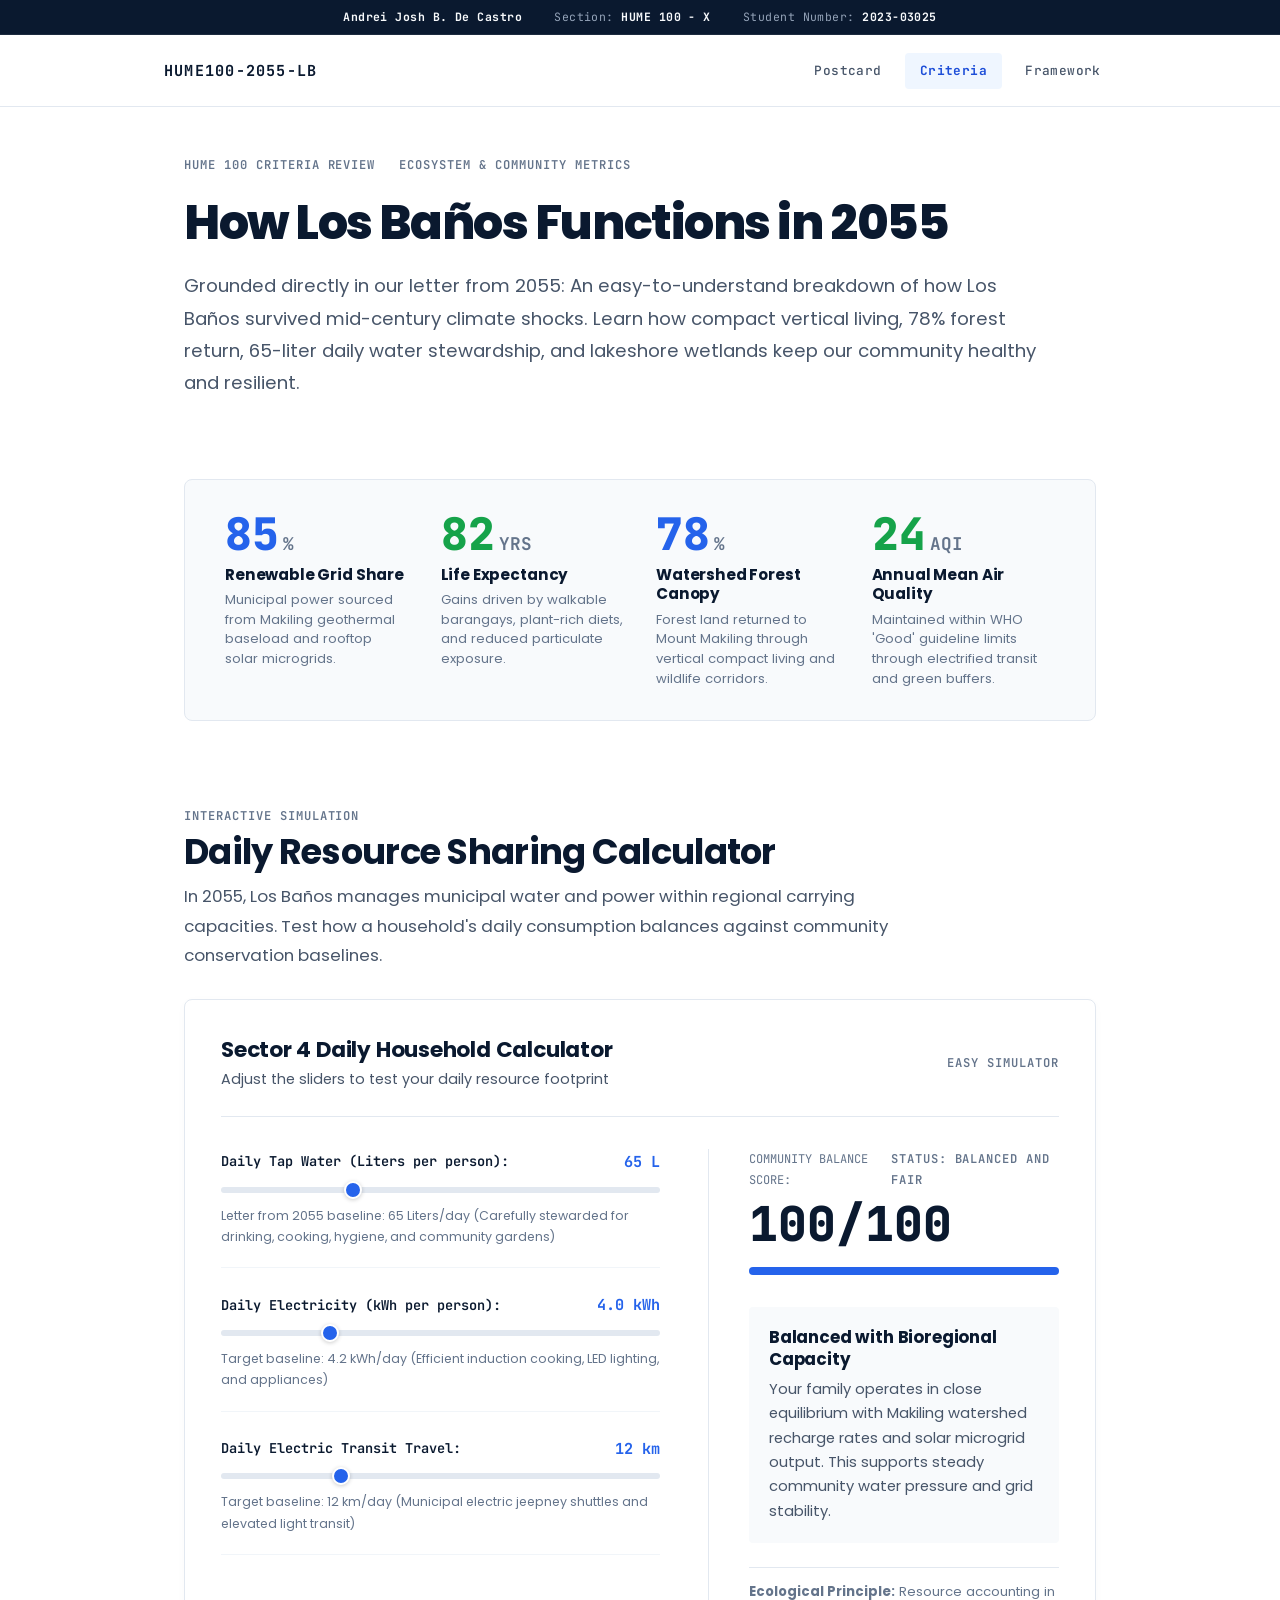
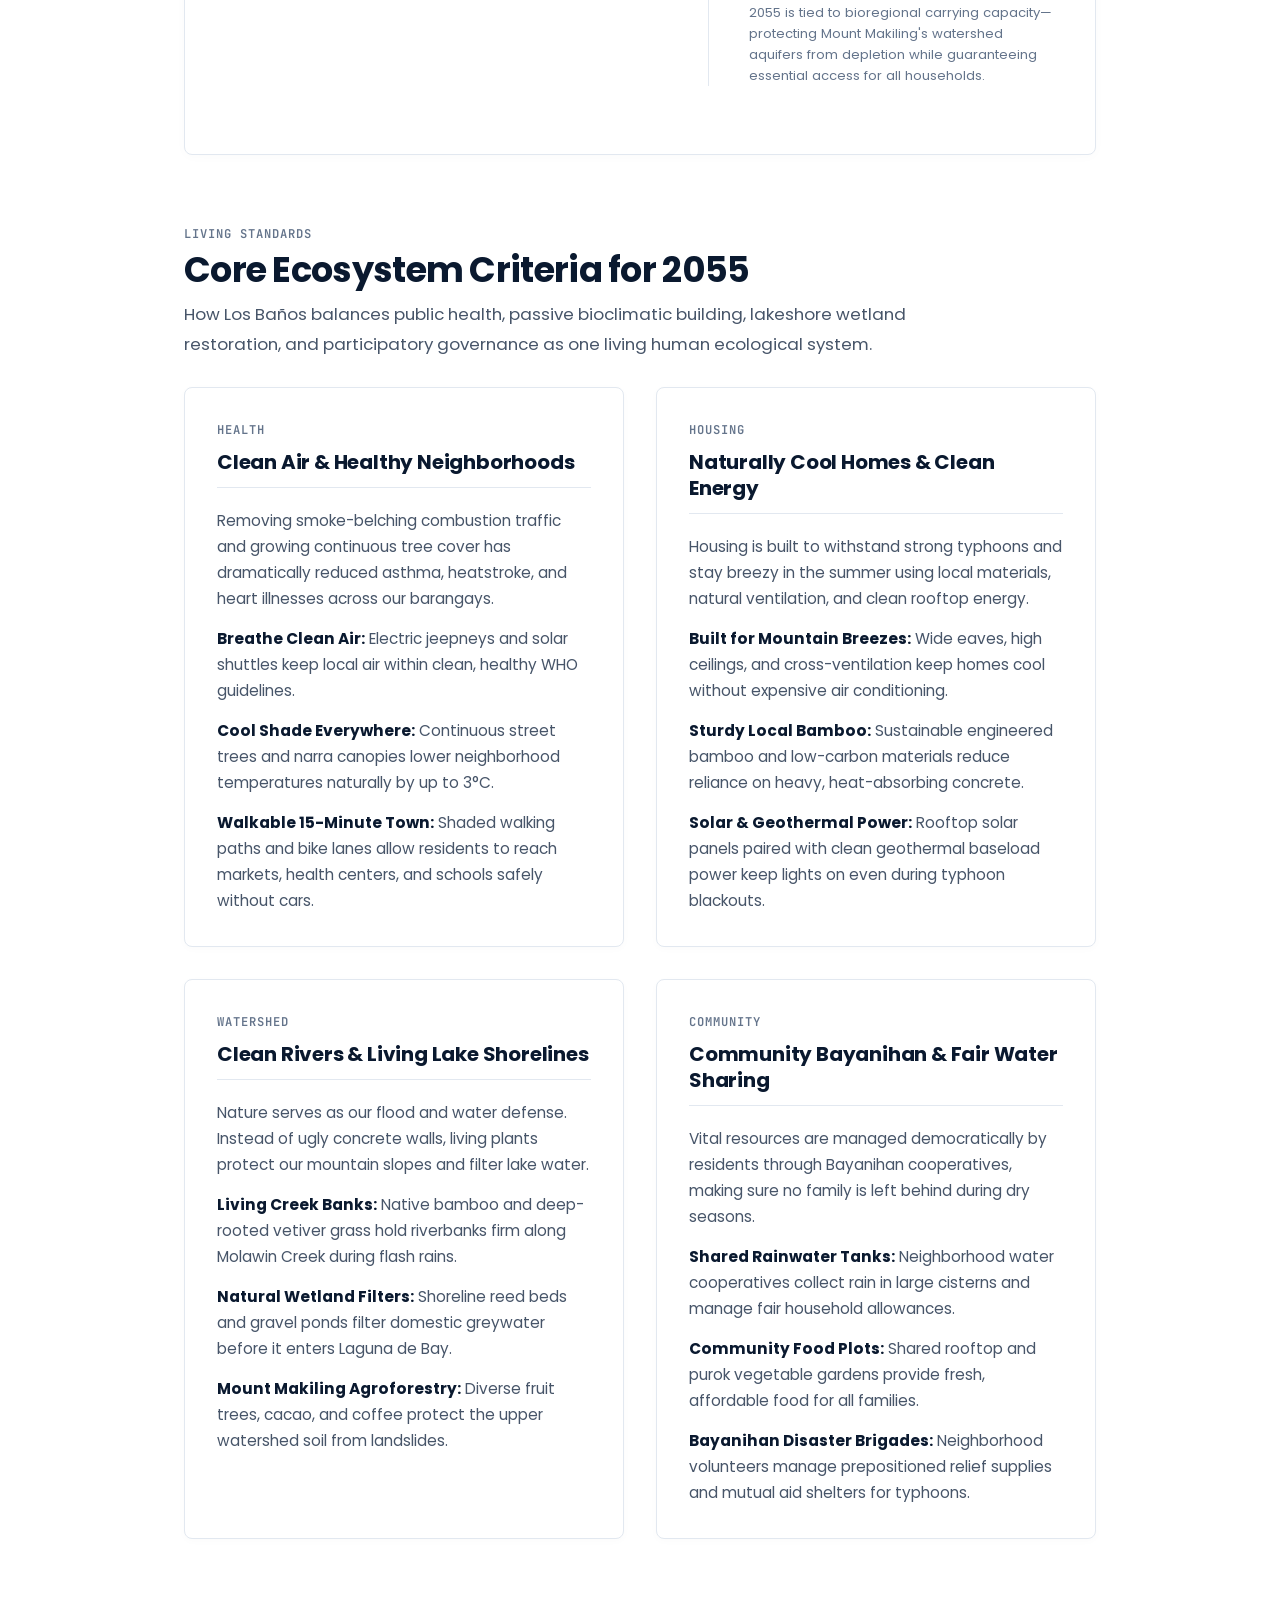
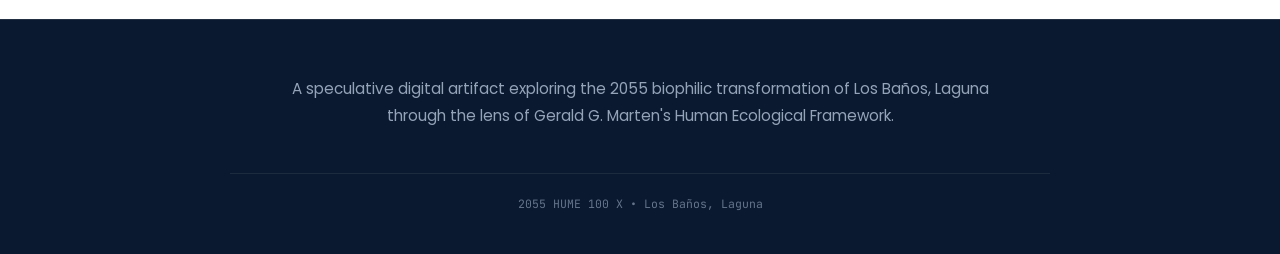
==== commit dc1dd90f: "feat: revise site" ====
--- a/criteria.html
+++ b/criteria.html
@@ -207,74 +207,90 @@
                 <div class="criteria-card-grid">
                     <!-- Clean Air & Walkable Health -->
                     <div class="criterion-card">
-                        <div class="criterion-card-header">
-                            <h3>Clean Air & Healthy Neighborhoods</h3>
-                            <span class="badge">HEALTH</span>
-                        </div>
-                        <div class="criterion-content-body">
-                            <p>
-                                Removing smoke-belching combustion traffic and growing continuous tree cover has dramatically reduced asthma, heatstroke, and heart illnesses across our barangays.
-                            </p>
-                            <ul class="criterion-feature-list">
-                                <li><strong>Breathe Clean Air:</strong> Electric jeepneys and solar shuttles keep local air within clean, healthy WHO guidelines.</li>
-                                <li><strong>Cool Shade Everywhere:</strong> Continuous street trees and narra canopies lower neighborhood temperatures naturally by up to 3°C.</li>
-                                <li><strong>Walkable 15-Minute Town:</strong> Shaded walking paths and bike lanes allow residents to reach markets, health centers, and schools safely without cars.</li>
-                            </ul>
-                        </div>
+                    <div class="criterion-card-header">
+                        <span class="badge">HEALTH</span>
+                        <h3>Clean Air & Healthy Neighborhoods</h3>
+                    </div>
+                    <div class="criterion-content-body">
+                        <p>
+                            Removing smoke-belching combustion traffic and growing continuous tree cover has dramatically reduced asthma, heatstroke, and heart illnesses across our barangays.
+                        </p>
+                        <p>
+                            <strong>Breathe Clean Air:</strong> Electric jeepneys and solar shuttles keep local air within clean, healthy WHO guidelines.
+                        </p>
+                        <p>
+                            <strong>Cool Shade Everywhere:</strong> Continuous street trees and narra canopies lower neighborhood temperatures naturally by up to 3°C.
+                        </p>
+                        <p>
+                            <strong>Walkable 15-Minute Town:</strong> Shaded walking paths and bike lanes allow residents to reach markets, health centers, and schools safely without cars.
+                        </p>
+                    </div>
                     </div>
 
                     <!-- Cool, Green Local Homes -->
                     <div class="criterion-card">
-                        <div class="criterion-card-header">
-                            <h3>Naturally Cool Homes & Clean Energy</h3>
-                            <span class="badge">HOUSING</span>
-                        </div>
-                        <div class="criterion-content-body">
-                            <p>
-                                Housing is built to withstand strong typhoons and stay breezy in the summer using local materials, natural ventilation, and clean rooftop energy.
-                            </p>
-                            <ul class="criterion-feature-list">
-                                <li><strong>Built for Mountain Breezes:</strong> Wide eaves, high ceilings, and cross-ventilation keep homes cool without expensive air conditioning.</li>
-                                <li><strong>Sturdy Local Bamboo:</strong> Sustainable engineered bamboo and low-carbon materials reduce reliance on heavy, heat-absorbing concrete.</li>
-                                <li><strong>Solar & Geothermal Power:</strong> Rooftop solar panels paired with clean geothermal baseload power keep lights on even during typhoon blackouts.</li>
-                            </ul>
-                        </div>
+                    <div class="criterion-card-header">
+                        <span class="badge">HOUSING</span>
+                        <h3>Naturally Cool Homes & Clean Energy</h3>
+                    </div>
+                    <div class="criterion-content-body">
+                        <p>
+                            Housing is built to withstand strong typhoons and stay breezy in the summer using local materials, natural ventilation, and clean rooftop energy.
+                        </p>
+                        <p>
+                            <strong>Built for Mountain Breezes:</strong> Wide eaves, high ceilings, and cross-ventilation keep homes cool without expensive air conditioning.
+                        </p>
+                        <p>
+                            <strong>Sturdy Local Bamboo:</strong> Sustainable engineered bamboo and low-carbon materials reduce reliance on heavy, heat-absorbing concrete.
+                        </p>
+                        <p>
+                            <strong>Solar & Geothermal Power:</strong> Rooftop solar panels paired with clean geothermal baseload power keep lights on even during typhoon blackouts.
+                        </p>
+                    </div>
                     </div>
 
                     <!-- Clean Watersheds & Shorelines -->
                     <div class="criterion-card">
-                        <div class="criterion-card-header">
-                            <h3>Clean Rivers & Living Lake Shorelines</h3>
-                            <span class="badge">WATERSHED</span>
-                        </div>
-                        <div class="criterion-content-body">
-                            <p>
-                                Nature serves as our flood and water defense. Instead of ugly concrete walls, living plants protect our mountain slopes and filter lake water.
-                            </p>
-                            <ul class="criterion-feature-list">
-                                <li><strong>Living Creek Banks:</strong> Native bamboo and deep-rooted vetiver grass hold riverbanks firm along Molawin Creek during flash rains.</li>
-                                <li><strong>Natural Wetland Filters:</strong> Shoreline reed beds and gravel ponds filter domestic greywater before it enters Laguna de Bay.</li>
-                                <li><strong>Mount Makiling Agroforestry:</strong> Diverse fruit trees, cacao, and coffee protect the upper watershed soil from landslides.</li>
-                            </ul>
-                        </div>
+                    <div class="criterion-card-header">
+                        <span class="badge">WATERSHED</span>
+                        <h3>Clean Rivers & Living Lake Shorelines</h3>
+                    </div>
+                    <div class="criterion-content-body">
+                        <p>
+                            Nature serves as our flood and water defense. Instead of ugly concrete walls, living plants protect our mountain slopes and filter lake water.
+                        </p>
+                        <p>
+                            <strong>Living Creek Banks:</strong> Native bamboo and deep-rooted vetiver grass hold riverbanks firm along Molawin Creek during flash rains.
+                        </p>
+                        <p>
+                            <strong>Natural Wetland Filters:</strong> Shoreline reed beds and gravel ponds filter domestic greywater before it enters Laguna de Bay.
+                        </p>
+                        <p>
+                            <strong>Mount Makiling Agroforestry:</strong> Diverse fruit trees, cacao, and coffee protect the upper watershed soil from landslides.
+                        </p>
+                    </div>
                     </div>
 
                     <!-- Community Bayanihan & Fair Sharing -->
                     <div class="criterion-card">
-                        <div class="criterion-card-header">
-                            <h3>Community Bayanihan & Fair Water Sharing</h3>
-                            <span class="badge">COMMUNITY</span>
-                        </div>
-                        <div class="criterion-content-body">
-                            <p>
-                                Vital resources are managed democratically by residents through Bayanihan cooperatives, making sure no family is left behind during dry seasons.
-                            </p>
-                            <ul class="criterion-feature-list">
-                                <li><strong>Shared Rainwater Tanks:</strong> Neighborhood water cooperatives collect rain in large cisterns and manage fair household allowances.</li>
-                                <li><strong>Community Food Plots:</strong> Shared rooftop and purok vegetable gardens provide fresh, affordable food for all families.</li>
-                                <li><strong>Bayanihan Disaster Brigades:</strong> Neighborhood volunteers manage prepositioned relief supplies and mutual aid shelters for typhoons.</li>
-                            </ul>
-                        </div>
+                    <div class="criterion-card-header">
+                        <span class="badge">COMMUNITY</span>
+                        <h3>Community Bayanihan & Fair Water Sharing</h3>
+                    </div>
+                    <div class="criterion-content-body">
+                        <p>
+                            Vital resources are managed democratically by residents through Bayanihan cooperatives, making sure no family is left behind during dry seasons.
+                        </p>
+                        <p>
+                            <strong>Shared Rainwater Tanks:</strong> Neighborhood water cooperatives collect rain in large cisterns and manage fair household allowances.
+                        </p>
+                        <p>
+                            <strong>Community Food Plots:</strong> Shared rooftop and purok vegetable gardens provide fresh, affordable food for all families.
+                        </p>
+                        <p>
+                            <strong>Bayanihan Disaster Brigades:</strong> Neighborhood volunteers manage prepositioned relief supplies and mutual aid shelters for typhoons.
+                        </p>
+                    </div>
                     </div>
                 </div>
             </section>
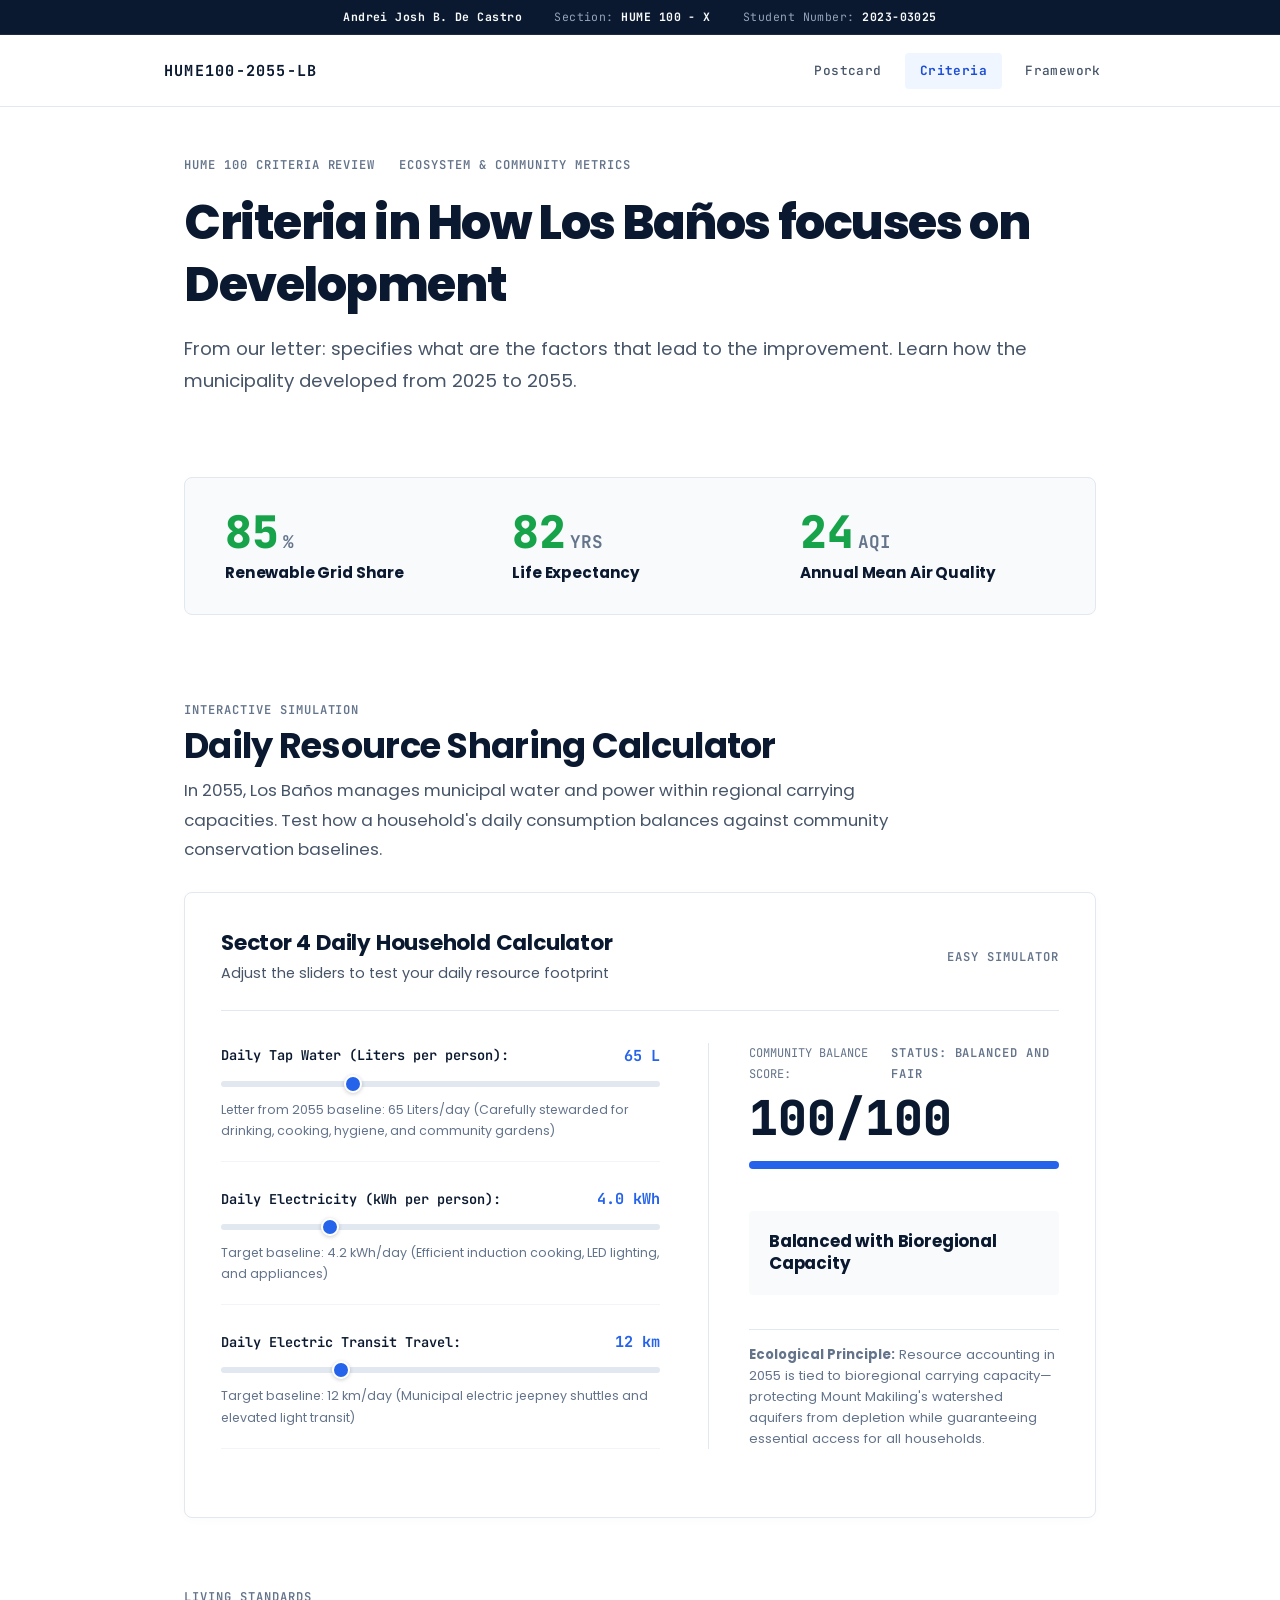
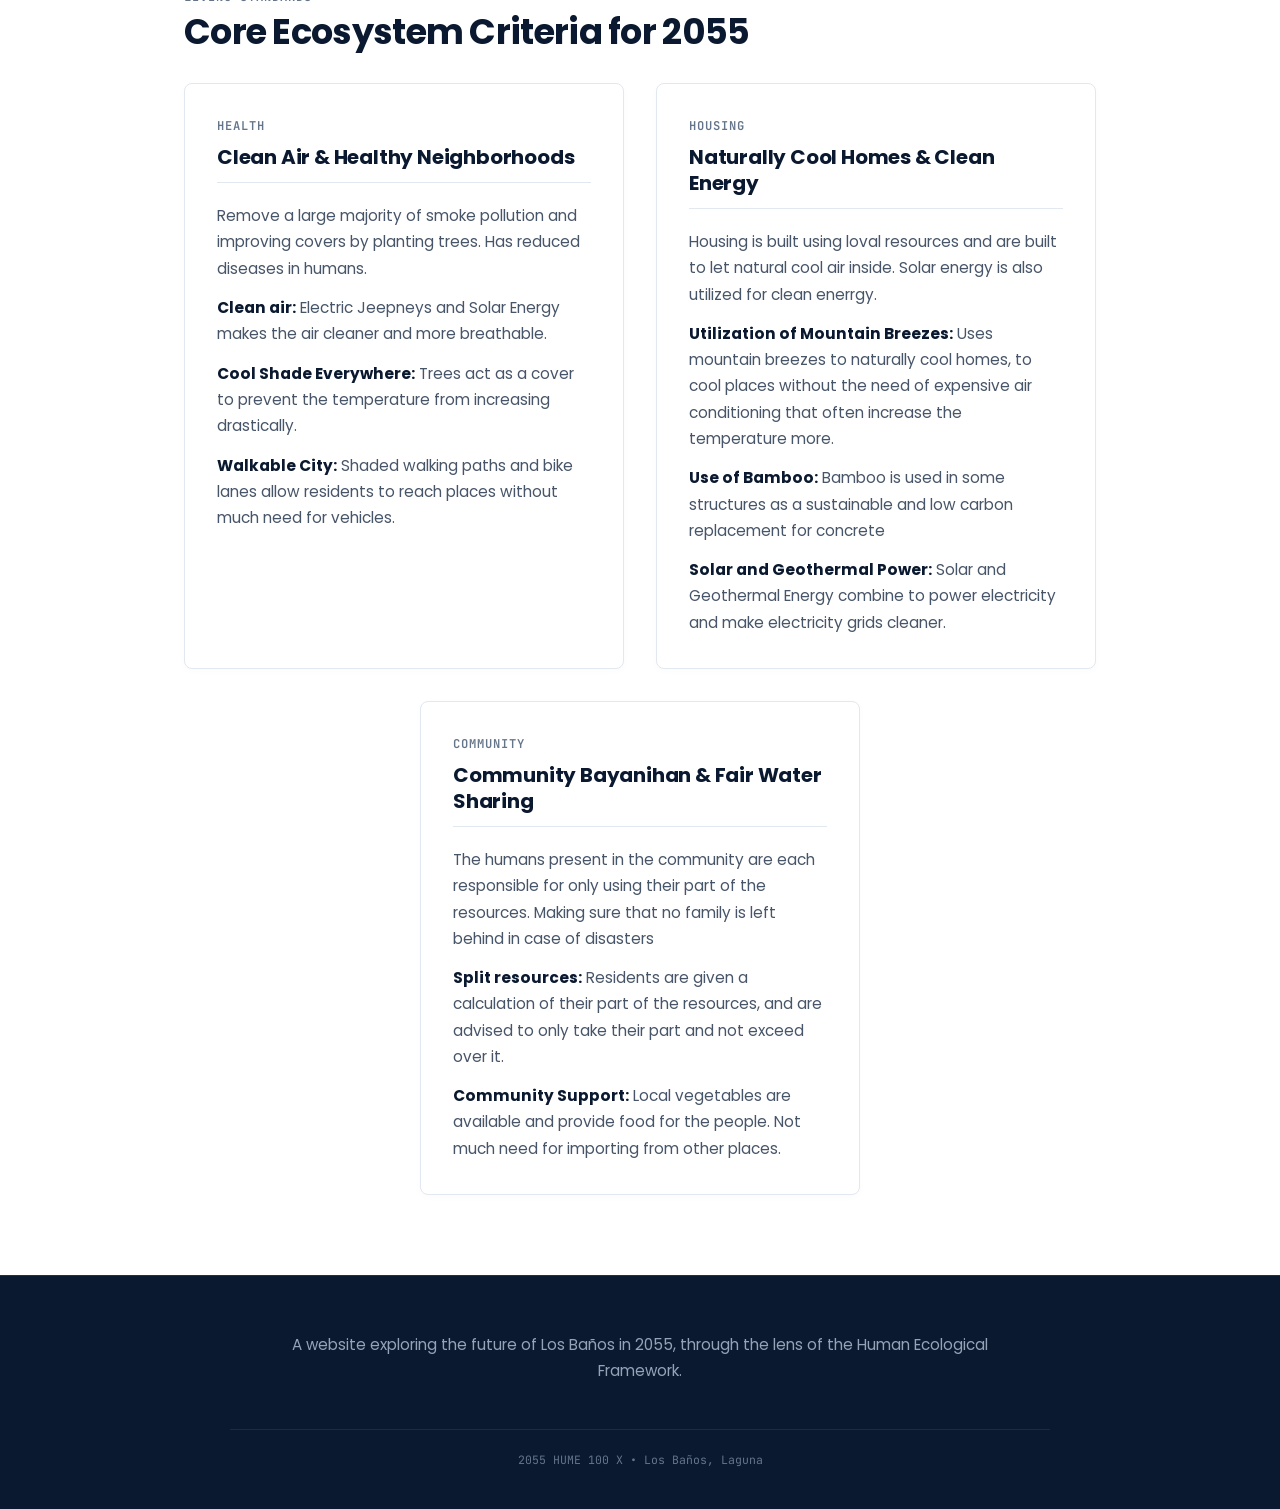
==== commit e824fd44: "feat: apply changes" ====
--- a/criteria.html
+++ b/criteria.html
@@ -51,11 +51,11 @@
             </div>
 
             <h1 class="criteria-title">
-                How Los Baños Functions in 2055
+                Criteria in How Los Baños focuses on Development
             </h1>
 
             <p class="criteria-lead">
-                Grounded directly in our letter from 2055: An easy-to-understand breakdown of how Los Baños survived mid-century climate shocks. Learn how compact vertical living, 78% forest return, 65-liter daily water stewardship, and lakeshore wetlands keep our community healthy and resilient.
+                From our letter: specifies what are the factors that lead to the improvement. Learn how the municipality developed from 2025 to 2055.
             </p>
         </section>
 
@@ -67,8 +67,6 @@
                         <span class="stat-unit">%</span>
                     </div>
                     <h4 class="stat-title">Renewable Grid Share</h4>
-                    <p class="stat-subtext">Municipal power sourced from Makiling geothermal baseload and rooftop solar
-                        microgrids.</p>
                 </div>
 
                 <div class="stat-item">
@@ -77,17 +75,6 @@
                         <span class="stat-unit">YRS</span>
                     </div>
                     <h4 class="stat-title">Life Expectancy</h4>
-                    <p class="stat-subtext">Gains driven by walkable barangays, plant-rich diets, and reduced
-                        particulate exposure.</p>
-                </div>
-
-                <div class="stat-item">
-                    <div class="stat-val-row">
-                        <span class="stat-number" data-count="78">78</span>
-                        <span class="stat-unit">%</span>
-                    </div>
-                    <h4 class="stat-title">Watershed Forest Canopy</h4>
-                    <p class="stat-subtext">Forest land returned to Mount Makiling through vertical compact living and wildlife corridors.</p>
                 </div>
 
                 <div class="stat-item">
@@ -96,8 +83,6 @@
                         <span class="stat-unit">AQI</span>
                     </div>
                     <h4 class="stat-title">Annual Mean Air Quality</h4>
-                    <p class="stat-subtext">Maintained within WHO 'Good' guideline limits through electrified transit
-                        and green buffers.</p>
                 </div>
             </section>
 
@@ -176,11 +161,6 @@
 
                             <div class="status-callout-block">
                                 <h4 id="quota-status-title">Fair and Balanced</h4>
-                                <p id="quota-status-desc">
-                                    Your household consumption operates within the seasonal recharge capacity of local
-                                    aquifers and solar microgrids. Unused reserves help maintain community buffers
-                                    during dry spells.
-                                </p>
                             </div>
 
                             <div class="sim-ethical-footnote">
@@ -198,10 +178,6 @@
                 <div class="section-header-block">
                     <span class="section-tag">Living Standards</span>
                     <h2 class="section-main-title">Core Ecosystem Criteria for 2055</h2>
-                    <p class="section-description">
-                        How Los Baños balances public health, passive bioclimatic building, lakeshore wetland
-                        restoration, and participatory governance as one living human ecological system.
-                    </p>
                 </div>
 
                 <div class="criteria-card-grid">
@@ -213,16 +189,16 @@
                     </div>
                     <div class="criterion-content-body">
                         <p>
-                            Removing smoke-belching combustion traffic and growing continuous tree cover has dramatically reduced asthma, heatstroke, and heart illnesses across our barangays.
-                        </p>
-                        <p>
-                            <strong>Breathe Clean Air:</strong> Electric jeepneys and solar shuttles keep local air within clean, healthy WHO guidelines.
-                        </p>
-                        <p>
-                            <strong>Cool Shade Everywhere:</strong> Continuous street trees and narra canopies lower neighborhood temperatures naturally by up to 3°C.
-                        </p>
-                        <p>
-                            <strong>Walkable 15-Minute Town:</strong> Shaded walking paths and bike lanes allow residents to reach markets, health centers, and schools safely without cars.
+                            Remove a large majority of smoke pollution and improving covers by planting trees. Has reduced diseases in humans.
+                        </p>
+                        <p>
+                            <strong>Clean air:</strong> Electric Jeepneys and Solar Energy makes the air cleaner and more breathable.
+                        </p>
+                        <p>
+                            <strong>Cool Shade Everywhere:</strong> Trees act as a cover to prevent the temperature from increasing drastically.
+                        </p>
+                        <p>
+                            <strong>Walkable City:</strong> Shaded walking paths and bike lanes allow residents to reach places without much need for vehicles.
                         </p>
                     </div>
                     </div>
@@ -235,38 +211,16 @@
                     </div>
                     <div class="criterion-content-body">
                         <p>
-                            Housing is built to withstand strong typhoons and stay breezy in the summer using local materials, natural ventilation, and clean rooftop energy.
-                        </p>
-                        <p>
-                            <strong>Built for Mountain Breezes:</strong> Wide eaves, high ceilings, and cross-ventilation keep homes cool without expensive air conditioning.
-                        </p>
-                        <p>
-                            <strong>Sturdy Local Bamboo:</strong> Sustainable engineered bamboo and low-carbon materials reduce reliance on heavy, heat-absorbing concrete.
-                        </p>
-                        <p>
-                            <strong>Solar & Geothermal Power:</strong> Rooftop solar panels paired with clean geothermal baseload power keep lights on even during typhoon blackouts.
-                        </p>
-                    </div>
-                    </div>
-
-                    <!-- Clean Watersheds & Shorelines -->
-                    <div class="criterion-card">
-                    <div class="criterion-card-header">
-                        <span class="badge">WATERSHED</span>
-                        <h3>Clean Rivers & Living Lake Shorelines</h3>
-                    </div>
-                    <div class="criterion-content-body">
-                        <p>
-                            Nature serves as our flood and water defense. Instead of ugly concrete walls, living plants protect our mountain slopes and filter lake water.
-                        </p>
-                        <p>
-                            <strong>Living Creek Banks:</strong> Native bamboo and deep-rooted vetiver grass hold riverbanks firm along Molawin Creek during flash rains.
-                        </p>
-                        <p>
-                            <strong>Natural Wetland Filters:</strong> Shoreline reed beds and gravel ponds filter domestic greywater before it enters Laguna de Bay.
-                        </p>
-                        <p>
-                            <strong>Mount Makiling Agroforestry:</strong> Diverse fruit trees, cacao, and coffee protect the upper watershed soil from landslides.
+                            Housing is built using loval resources and are built to let natural cool air inside. Solar energy is also utilized for clean enerrgy.
+                        </p>
+                        <p>
+                            <strong>Utilization of Mountain Breezes:</strong> Uses mountain breezes to naturally cool homes, to cool places without the need of expensive air conditioning that often increase the temperature more.
+                        </p>
+                        <p>
+                            <strong>Use of Bamboo:</strong> Bamboo is used in some structures as a sustainable and low carbon replacement for concrete
+                        </p>
+                        <p>
+                            <strong>Solar and Geothermal Power:</strong> Solar and Geothermal Energy combine to power electricity and make electricity grids cleaner.
                         </p>
                     </div>
                     </div>
@@ -279,16 +233,13 @@
                     </div>
                     <div class="criterion-content-body">
                         <p>
-                            Vital resources are managed democratically by residents through Bayanihan cooperatives, making sure no family is left behind during dry seasons.
-                        </p>
-                        <p>
-                            <strong>Shared Rainwater Tanks:</strong> Neighborhood water cooperatives collect rain in large cisterns and manage fair household allowances.
-                        </p>
-                        <p>
-                            <strong>Community Food Plots:</strong> Shared rooftop and purok vegetable gardens provide fresh, affordable food for all families.
-                        </p>
-                        <p>
-                            <strong>Bayanihan Disaster Brigades:</strong> Neighborhood volunteers manage prepositioned relief supplies and mutual aid shelters for typhoons.
+                            The humans present in the community are each responsible for only using their part of the resources. Making sure that no family is left behind in case of disasters
+                        </p>
+                        <p>
+                            <strong>Split resources:</strong> Residents are given a calculation of their part of the resources, and are advised to only take their part and not exceed over it.
+                        </p>
+                        <p>
+                            <strong>Community Support:</strong> Local vegetables are available and provide food for the people. Not much need for importing from other places.
                         </p>
                     </div>
                     </div>
@@ -300,7 +251,7 @@
     <footer class="main-footer">
         <div class="footer-simple-content">
             <p class="footer-description-text">
-                A speculative digital artifact exploring the 2055 biophilic transformation of Los Baños, Laguna through the lens of Gerald G. Marten's Human Ecological Framework.
+                A website exploring the future of Los Baños in 2055, through the lens of the Human Ecological Framework.
             </p>
             <div class="footer-bottom-bar">
                 <span>2055 HUME 100 X • Los Baños, Laguna</span>
